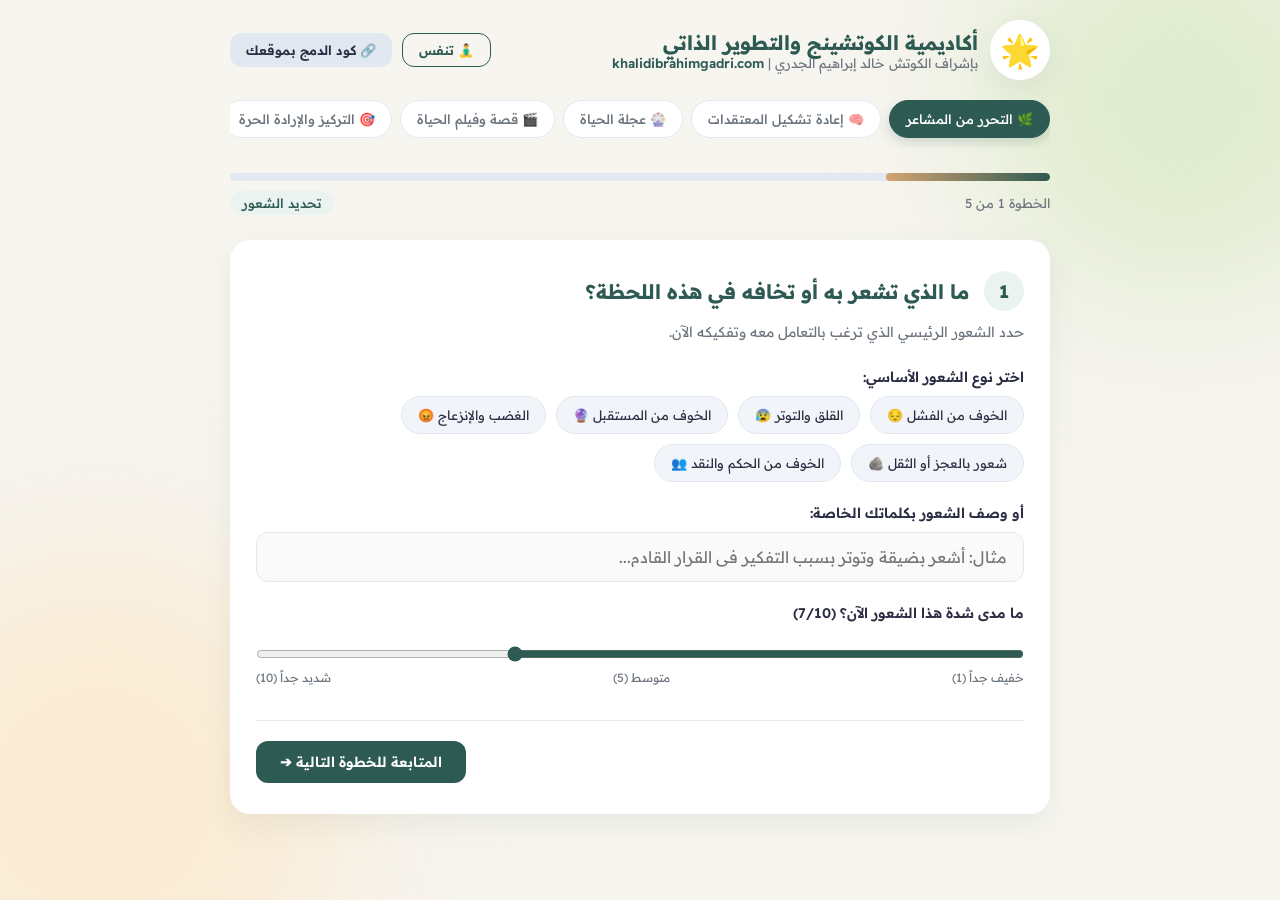
==== index.html @ 67db13b3 "Upgrade to Full Coaching Suite & Marketing Embed Code" ====
<!DOCTYPE html>
<html lang="ar" dir="rtl">
<head>
  <meta charset="UTF-8">
  <meta name="viewport" content="width=device-width, initial-scale=1.0, maximum-scale=1.0, user-scalable=no, viewport-fit=cover">
  <title>منصة الكوتشينج المتكاملة | الكوتش خالد إبراهيم الجدري</title>
  <link rel="preconnect" href="https://fonts.googleapis.com">
  <link rel="preconnect" href="https://fonts.gstatic.com" crossorigin>
  <link href="https://fonts.googleapis.com/css2?family=Readex+Pro:wght@300;400;500;600;700&family=Tajawal:wght@400;500;700&display=swap" rel="stylesheet">
  <link rel="stylesheet" href="style.css">
</head>
<body>
  <div class="app-background">
    <div class="bg-shape shape-1"></div>
    <div class="bg-shape shape-2"></div>
  </div>

  <main class="app-container">
    <header class="app-header">
      <div class="brand">
        <div class="logo-icon">🌟</div>
        <div class="brand-text">
          <h1>أكاديمية الكوتشينج والتطوير الذاتي</h1>
          <p>بإشراف الكوتش خالد إبراهيم الجدري | <a href="https://khalidibrahimgadri.com" target="_blank" class="brand-link">khalidibrahimgadri.com</a></p>
        </div>
      </div>
      <div class="header-actions">
        <button id="toggleBreathingBtn" class="btn btn-outline small">🧘‍♂️ تنفس</button>
        <button id="embedCodeBtn" class="btn btn-secondary small">🔗 كود الدمج بموقعك</button>
      </div>
    </header>

    <nav class="tools-nav">
      <button class="nav-tab active" data-tool="release">🌿 التحرر من المشاعر</button>
      <button class="nav-tab" data-tool="beliefs">🧠 إعادة تشكيل المعتقدات</button>
      <button class="nav-tab" data-tool="wheel">🎡 عجلة الحياة</button>
      <button class="nav-tab" data-tool="movie">🎬 قصة وفيلم الحياة</button>
      <button class="nav-tab" data-tool="focus">🎯 التركيز والإرادة الحرة</button>
    </nav>

    <div id="breathingModal" class="modal hidden">
      <div class="modal-content">
        <button class="close-modal" id="closeBreathingBtn">&times;</button>
        <h3>تمرين هدوء الجهاز العصبي (4-4-4)</h3>
        <p class="subtitle">خذ لحظة للهدوء والتواصل مع جسدك</p>
        <div class="breathing-circle-container">
          <div class="breathing-circle" id="breathingCircle">
            <span id="breathingText">شهيق</span>
          </div>
        </div>
        <div class="breathing-timer-controls">
          <button id="startBreathingBtn" class="btn btn-primary">ابدأ التمرين (دقيقة واحدة)</button>
        </div>
      </div>
    </div>

    <div id="embedModal" class="modal hidden">
      <div class="modal-content">
        <button class="close-modal" id="closeEmbedBtn">&times;</button>
        <h3>كود دمج المنصة في موقعك الإلكتوني</h3>
        <p class="subtitle">انسخ الكود التالي وضعه في أي صفحة في موقعك khalidibrahimgadri.com:</p>
        <div class="form-group">
          <textarea class="textarea-input" id="embedCodeArea" rows="4" readonly><iframe src="https://khalid-ibrahim-gadri-portofolio.vercel.app" width="100%" height="800px" style="border:none; border-radius:16px; box-shadow: 0 10px 30px rgba(0,0,0,0.1);" allowfullscreen></iframe></textarea>
        </div>
        <button class="btn btn-primary" id="copyEmbedBtn">📋 نسخ كود الدمج</button>
      </div>
    </div>

    <section id="tool-release" class="tool-section active">
      <div class="progress-section">
        <div class="progress-bar-wrapper">
          <div class="progress-bar-fill" id="progressBar"></div>
        </div>
        <div class="steps-info">
          <span id="stepCounterText">الخطوة 1 من 5</span>
          <span id="stepCategoryText" class="category-badge">تحديد الشعور</span>
        </div>
      </div>

      <div class="cards-wrapper">
        <div class="card step-card active" data-step="1">
          <div class="card-header">
            <div class="step-num">1</div>
            <h2>ما الذي تشعر به أو تخافه في هذه اللحظة؟</h2>
          </div>
          <p class="card-desc">حدد الشعور الرئيسي الذي ترغب بالتعامل معه وتفكيكه الآن.</p>

          <div class="form-group">
            <label>اختر نوع الشعور الأساسي:</label>
            <div class="emotion-tags" id="emotionTags">
              <button class="tag-btn" data-value="الخوف من الفشل">الخوف من الفشل 😔</button>
              <button class="tag-btn" data-value="القلق والتوتر">القلق والتوتر 😰</button>
              <button class="tag-btn" data-value="الخوف من المستقبل">الخوف من المستقبل 🔮</button>
              <button class="tag-btn" data-value="الغضب والإنزعاج">الغضب والإنزعاج 😡</button>
              <button class="tag-btn" data-value="شعور بالعجز أو الثقل">شعور بالعجز أو الثقل 🪨</button>
              <button class="tag-btn" data-value="الخوف من الحكم أو النقد">الخوف من الحكم والنقد 👥</button>
            </div>
          </div>

          <div class="form-group">
            <label for="step1_custom">أو وصف الشعور بكلماتك الخاصة:</label>
            <input type="text" id="step1_custom" class="input-text" placeholder="مثال: أشعر بضيقة وتوتر بسبب التفكير في القرار القادم..." autocomplete="off">
          </div>

          <div class="form-group">
            <label>ما مدى شدة هذا الشعور الآن؟ (<span id="intensityVal">7</span>/10)</label>
            <div class="slider-container">
              <input type="range" id="step1_intensity" min="1" max="10" value="7" class="range-slider">
              <div class="slider-labels">
                <span>خفيف جداً (1)</span>
                <span>متوسط (5)</span>
                <span>شديد جداً (10)</span>
              </div>
            </div>
          </div>

          <div class="card-actions">
            <span></span>
            <button class="btn btn-primary next-btn" data-next="2">المتابعة للخطوة التالية ➔</button>
          </div>
        </div>

        <div class="card step-card" data-step="2">
          <div class="card-header">
            <div class="step-num">2</div>
            <h2>أين يظهر هذا الشعور في جسدك؟</h2>
          </div>
          <p class="card-desc">المشاعر تعبر عن نفسها في الجسد أولاً. مراقبتها دون مقاومة هي بداية الشفاء.</p>

          <div class="form-group">
            <label>أين تلاحظ حس الانزعاج أو التوتر؟</label>
            <div class="body-tags" id="bodyTags">
              <button class="tag-btn" data-value="انقباض في الصدر">انقباض في الصدر 🫁</button>
              <button class="tag-btn" data-value="عقدة أو اضطراب في المعدة">عقدة في المعدة 🤢</button>
              <button class="tag-btn" data-value="شد في الرقبة والكتفين">شد في الرقبة والكتفين 💆‍♂️</button>
              <button class="tag-btn" data-value="تسارع نبضات القلب">تسارع نبضات القلب 💓</button>
              <button class="tag-btn" data-value="صداع أو ضغط في الرأس">ضغط في الرأس 🧠</button>
            </div>
          </div>

          <div class="form-group">
            <label for="step2_somatic">توسّع في وصف الإحساس الجسدي (الشكل، الحرارة، الحركة):</label>
            <textarea id="step2_somatic" class="textarea-input" rows="3" placeholder="مثال: أشعر بكتلة ثقيلة وباردة في منطقة الصدر..."></textarea>
          </div>

          <div class="card-actions">
            <button class="btn btn-secondary prev-btn" data-prev="1">⬅ السابق</button>
            <button class="btn btn-primary next-btn" data-next="3">المتابعة للخطوة التالية ➔</button>
          </div>
        </div>

        <div class="card step-card" data-step="3">
          <div class="card-header">
            <div class="step-num">3</div>
            <h2>ما هي رسالة هذا الشعور أو حمايته لك؟</h2>
          </div>
          <p class="card-desc">الخوف غالباً هو حارس يحاول حمايتك. استكشاف نيته الإيجابية يقلل من حدته.</p>

          <div class="form-group">
            <label for="step3_protection">مما يحاول هذا الخوف/الشعور حمايتك؟</label>
            <textarea id="step3_protection" class="textarea-input" rows="3" placeholder="مثال: يحاول حمايتي من الفشل أو خيبة الأمل..."></textarea>
          </div>

          <div class="form-group">
            <label for="step3_truth">هل هذه الحقيقة المطلقة الآن؟ وما الذي تحتاجه حقاً؟</label>
            <textarea id="step3_truth" class="textarea-input" rows="3" placeholder="مثال: في الواقع أنا بأمان الآن وأحتاج للشعور بالاطمئنان..."></textarea>
          </div>

          <div class="card-actions">
            <button class="btn btn-secondary prev-btn" data-prev="2">⬅ السابق</button>
            <button class="btn btn-primary next-btn" data-next="4">المتابعة للخطوة التالية ➔</button>
          </div>
        </div>

        <div class="card step-card" data-step="4">
          <div class="card-header">
            <div class="step-num">4</div>
            <h2>قرار التحرر والسماح بالمرور</h2>
          </div>
          <p class="card-desc">التحرر هو خيار واعٍ بعدم التمسك بالفكرة أو الشعور القديم.</p>

          <div class="release-questions">
            <div class="release-box">
              <p class="q-title">1. هل يمكنك السماح لهذا الشعور بالتواجد والتعبير عن نفسه الآن؟</p>
              <div class="radio-group" id="q1_group">
                <label class="radio-btn"><input type="radio" name="allow" value="نعم، أسمح له"> نعم، أسمح له بالمرور</label>
                <label class="radio-btn"><input type="radio" name="allow" value="أحاول التقبل"> أحاول تقبله تدريجياً</label>
              </div>
            </div>

            <div class="release-box">
              <p class="q-title">2. هل أنت مستعد لتنفس هذا الشعور ولإطلاقه وخروجه مع الزفير؟</p>
              <div class="radio-group" id="q2_group">
                <label class="radio-btn"><input type="radio" name="release" value="نعم، مستعد تماماً"> نعم، مستعد الآن 🕊️</label>
                <label class="radio-btn"><input type="radio" name="release" value="مستعد لترك جزء منه"> مستعد للتخلي عن جزء منه</label>
              </div>
            </div>
          </div>

          <div class="form-group">
            <label for="step4_release_statement">اكتب توكيد التحرر الخاص بك:</label>
            <input type="text" id="step4_release_statement" class="input-text" value="أنا أسمح لهذا الخوف بالرحيل، وأختار طاقة السكينة والأمان.">
          </div>

          <div class="card-actions">
            <button class="btn btn-secondary prev-btn" data-prev="3">⬅ السابق</button>
            <button class="btn btn-primary next-btn" data-next="5">المتابعة للنتيجة ➔</button>
          </div>
        </div>

        <div class="card step-card" data-step="5">
          <div class="card-header">
            <div class="step-num">5</div>
            <h2>النتيجة والتواصل مع الكوتش</h2>
          </div>
          <p class="card-desc">لنلاحظ الأثر والهدوء الذي وصلت إليه بعد هذه الجلسة الذاتية.</p>

          <div class="form-group">
            <label>ما شدة الشعور لديك الآن بعد الجلسة؟ (<span id="finalIntensityVal">3</span>/10)</label>
            <div class="slider-container">
              <input type="range" id="step5_final_intensity" min="1" max="10" value="3" class="range-slider">
            </div>
          </div>

          <div class="intensity-comparison">
            <div class="comp-box initial">
              <span class="lbl">الشدة في البداية</span>
              <span class="num" id="compInitial">7/10</span>
            </div>
            <div class="comp-arrow">➔</div>
            <div class="comp-box final">
              <span class="lbl">الشدة الحالية</span>
              <span class="num" id="compFinal">3/10</span>
            </div>
          </div>

          <div class="lead-capture-box">
            <h3>💌 احفظ نتيجتك أو تواصل مع الكوتش خالد</h3>
            <p>أدخل بياناتك لتصلك نُسخة من ملخص الجلسة أو لحجز جلسة كوتشينج خاصة تعمّق نتائجك:</p>
            <div class="form-group">
              <input type="text" id="clientName" class="input-text" placeholder="الاسم الكريم">
            </div>
            <div class="form-group">
              <input type="text" id="clientPhone" class="input-text" placeholder="رقم الواتساب (مع رمز الدولة)">
            </div>
          </div>

          <div class="card-actions">
            <button class="btn btn-secondary prev-btn" data-prev="4">⬅ تعديل الإجابات</button>
            <button class="btn btn-success" id="generateSummaryBtn">عرض ملخص الجلسة وحفظها 📄</button>
          </div>
        </div>

        <div class="card summary-card hidden" id="summaryView">
          <div class="summary-header">
            <div class="summary-icon">✨</div>
            <h2>ملخص جلسة التحرر الذاتية</h2>
            <p class="summary-subtitle">أكاديمية الكوتش خالد إبراهيم الجدري</p>
            <p class="summary-date" id="summaryDate"></p>
          </div>

          <div class="summary-body" id="summaryPrintArea">
            <div class="summary-section">
              <h4>1. الشعور والبداية</h4>
              <p><strong>الشعور المستهدف:</strong> <span id="sumEmotion">-</span></p>
              <p><strong>شدة الشعور الأولي:</strong> <span id="sumInitialIntensity">-</span>/10</p>
            </div>

            <div class="summary-section">
              <h4>2. التجسيد الجسدي</h4>
              <p><strong>مكان الإحساس:</strong> <span id="sumBodyLocation">-</span></p>
              <p><strong>الوصف:</strong> <span id="sumSomaticDesc">-</span></p>
            </div>

            <div class="summary-section">
              <h4>3. الرسالة والوعي</h4>
              <p><strong>حماية الشعور:</strong> <span id="sumProtection">-</span></p>
              <p><strong>الحقيقة والاحتياج:</strong> <span id="sumTruth">-</span></p>
            </div>

            <div class="summary-section">
              <h4>4. التحرر والنتيجة</h4>
              <p><strong>توكيد التحرر:</strong> <span id="sumAffirmation">-</span></p>
              <p><strong>الشدة النهائية:</strong> <span id="sumFinalIntensity">-</span>/10</p>
            </div>
          </div>

          <div class="summary-cta-box">
            <h3>🤝 هل ترغب في تعميق التطور والوصول لأهدافك؟</h3>
            <p>يمكنك حجز جلسة استشارية خاصة مع الكوتش خالد إبراهيم الجدري مباشرة:</p>
            <div class="cta-buttons">
              <a href="https://khalidibrahimgadri.com" target="_blank" class="btn btn-primary">🌐 زيارة الموقع الرسمي khalidibrahimgadri.com</a>
              <button id="sendWhatsappBtn" class="btn btn-success">💬 إرسال النتيجة للكوتش عبر الواتساب</button>
            </div>
          </div>

          <div class="card-actions summary-actions">
            <button class="btn btn-outline" id="printSummaryBtn">🖨️ طباعة / حفظ كـ PDF</button>
            <button class="btn btn-primary" id="restartBtn">🔄 بدء جلسة جديدة</button>
          </div>
        </div>

      </div>
    </section>

    <section id="tool-beliefs" class="tool-section">
      <div class="card active">
        <div class="card-header">
          <div class="step-num">🧠</div>
          <h2>أداة تفكيك وإعادة تشكيل المعتقدات المقيّدة</h2>
        </div>
        <p class="card-desc">المعتقدات هي العدسة التي نرى بها العالم. استبدال الفكرة المعيقة بفكرة تمكينية يغير حياتك.</p>

        <div class="form-group">
          <label for="limitingBelief">1. ما هو المعتقد المقيّد الذي تود تفكيكه؟</label>
          <input type="text" id="limitingBelief" class="input-text" placeholder="مثال: أنا غير جدير بالنجاح / المال صعب الحصول عليه...">
        </div>

        <div class="form-group">
          <label for="beliefOrigin">2. ما الأدلة القديمة التي جعلتك تصدق هذا المعتقد؟ وهل هي حتمية اليوم؟</label>
          <textarea id="beliefOrigin" class="textarea-input" rows="3" placeholder="مثال: تجربة سابقة في الطفولة أو موقف فشل قديم لا يمثل قدراتي الحالية..."></textarea>
        </div>

        <div class="form-group">
          <label for="empoweringBelief">3. ما هو المعتقد الجديد التمكيني البديل؟</label>
          <input type="text" id="empoweringBelief" class="input-text" placeholder="مثال: أنا أتعلم باستمرار وأستحق التطور والنجاح...">
        </div>

        <div class="form-group">
          <label for="beliefAction">4. ما هو أول سلوك صغير ستطبقه اليوم لإثبات هذا المعتقد الجديد؟</label>
          <input type="text" id="beliefAction" class="input-text" placeholder="مثال: أخذ أول خطوة في المشروع بدون انتظار الكمالية...">
        </div>

        <div class="card-actions">
          <span></span>
          <button class="btn btn-primary" id="saveBeliefBtn">حفظ المعتقد الجديد 🌟</button>
        </div>
      </div>
    </section>

    <section id="tool-wheel" class="tool-section">
      <div class="card active">
        <div class="card-header">
          <div class="step-num">🎡</div>
          <h2>تقييم عجلة الحياة التفاعلية (Wheel of Life)</h2>
        </div>
        <p class="card-desc">قس مستوى رضاك من 1 إلى 10 في جوانب حياتك الرئيسية لمعرفة أين تضع تركيزك القادم.</p>

        <div class="wheel-sliders">
          <div class="wheel-item">
            <label>1. الجانب الروحي والقيمي: (<span id="val_sp">8</span>/10)</label>
            <input type="range" min="1" max="10" value="8" class="range-slider wheel-range" data-target="val_sp">
          </div>
          <div class="wheel-item">
            <label>2. الصحة والجسد والطاقة: (<span id="val_he">7</span>/10)</label>
            <input type="range" min="1" max="10" value="7" class="range-slider wheel-range" data-target="val_he">
          </div>
          <div class="wheel-item">
            <label>3. العلاقات والأسرة: (<span id="val_rel">6</span>/10)</label>
            <input type="range" min="1" max="10" value="6" class="range-slider wheel-range" data-target="val_rel">
          </div>
          <div class="wheel-item">
            <label>4. العمل والمهنة: (<span id="val_car">7</span>/10)</label>
            <input type="range" min="1" max="10" value="7" class="range-slider wheel-range" data-target="val_car">
          </div>
          <div class="wheel-item">
            <label>5. المال والتدفق المالي: (<span id="val_fin">5</span>/10)</label>
            <input type="range" min="1" max="10" value="5" class="range-slider wheel-range" data-target="val_fin">
          </div>
          <div class="wheel-item">
            <label>6. النمو الشخصي والتعلم: (<span id="val_grw">9</span>/10)</label>
            <input type="range" min="1" max="10" value="9" class="range-slider wheel-range" data-target="val_grw">
          </div>
        </div>

        <div class="form-group" style="margin-top: 20px;">
          <label for="wheelPriority">ما هو الجانب الأعلى أولوية للتركيز عليه في المرحلة القادمة؟</label>
          <input type="text" id="wheelPriority" class="input-text" placeholder="مثال: تحسين جانب الصحة وزيادة التدفق المالي...">
        </div>

        <div class="card-actions">
          <span></span>
          <button class="btn btn-primary" id="saveWheelBtn">حفظ تقييم العجلة 🎡</button>
        </div>
      </div>
    </section>

    <section id="tool-movie" class="tool-section">
      <div class="card active">
        <div class="card-header">
          <div class="step-num">🎬</div>
          <h2>سيناريو فيلم وقصة حياتك المستقبلية</h2>
        </div>
        <p class="card-desc">تخيل أنك المخرج والبطل لقصة حياتك القادمة. كيف تبدو حياتك المثالية بعد 3 سنوات؟</p>

        <div class="form-group">
          <label for="movieHero">1. من هو البطل الذي تصبحه في فيلم حياتك؟ (الصفات والمهارات)</label>
          <input type="text" id="movieHero" class="input-text" placeholder="مثال: شخص واثق، هادئ النفس، ملهم ومؤثر في مجتمعه...">
        </div>

        <div class="form-group">
          <label for="movieScene">2. صف مشهداً سينمائياً يومياً تعيشه في مستقبلك المشرق:</label>
          <textarea id="movieScene" class="textarea-input" rows="4" placeholder="مثال: أستيقظ بنشاط في بيتي المريح، أعمل على مشروعي الشغوف بحرية وأقضي وقتاً ممتعاً مع عائلتي..."></textarea>
        </div>

        <div class="form-group">
          <label for="movieShift">3. ما التغيير الرئيسي المنعكس على حياتك بعد تحول هذا المشهد لواقع؟</label>
          <textarea id="movieShift" class="textarea-input" rows="2" placeholder="مثال: الشعور بالحرية المالية والسكينة الداخلية..."></textarea>
        </div>

        <div class="card-actions">
          <span></span>
          <button class="btn btn-primary" id="saveMovieBtn">حفظ السيناريو 🎬</button>
        </div>
      </div>
    </section>

    <section id="tool-focus" class="tool-section">
      <div class="card active">
        <div class="card-header">
          <div class="step-num">🎯</div>
          <h2>بوصلة التركيز والإرادة الحرة (Shield of Focus)</h2>
        </div>
        <p class="card-desc">الإرادة الحرة تكمن في قدرتك على اختيار أين تضع انتباهك وتستبعد المشتتات.</p>

        <div class="form-group">
          <label for="focusTarget">1. ما هو الهدف الرئيسي الذي تختار توجيه إرادتك الحرة إليه هذا الأسبوع؟</label>
          <input type="text" id="focusTarget" class="input-text" placeholder="مثال: إنهاء خطة العمل، الالتزام بالرياضة 4 أيام...">
        </div>

        <div class="form-group">
          <label for="focusDistractions">2. ما هي أكبر 3 مشتتات تسرق انتباهك حالياً؟</label>
          <textarea id="focusDistractions" class="textarea-input" rows="3" placeholder="مثال: وسائل التواصل بدون هدف، التسويف، المقارنة مع الآخرين..."></textarea>
        </div>

        <div class="form-group">
          <label for="focusRule">3. ما هي القاعدة الذهبية التي تضعها لحماية تركيزك؟</label>
          <input type="text" id="focusRule" class="input-text" placeholder="مثال: إغلاق الهاتف أثناء ساعات العمل الفعال والتنفس عند الشعور بالشتات...">
        </div>

        <div class="card-actions">
          <span></span>
          <button class="btn btn-primary" id="saveFocusBtn">تفعيل درع التركيز 🎯</button>
        </div>
      </div>
    </section>

  </main>

  <script src="app.js"></script>
</body>
</html>
---- style.css ----
:root {
  --bg-primary: #F7F5F0;
  --card-bg: #FFFFFF;
  --primary-color: #2D5A52;
  --primary-light: #EBF3F1;
  --primary-hover: #1E3F39;
  --accent-warm: #E07A5F;
  --accent-gold: #D4A373;
  --text-dark: #2B2D42;
  --text-muted: #6C757D;
  --border-color: #E2E8F0;
  --radius-lg: 20px;
  --radius-md: 12px;
  --radius-sm: 8px;
  --shadow-soft: 0 10px 30px rgba(45, 90, 82, 0.08);
  --shadow-hover: 0 15px 35px rgba(45, 90, 82, 0.12);
  --transition: all 0.3s cubic-bezier(0.4, 0, 0.2, 1);
  --font-main: 'Readex Pro', 'Tajawal', sans-serif;
}

* {
  box-sizing: border-box;
  margin: 0;
  padding: 0;
}

body {
  font-family: var(--font-main);
  background-color: var(--bg-primary);
  color: var(--text-dark);
  direction: rtl;
  text-align: right;
  min-height: 100vh;
  min-height: -webkit-fill-available;
  display: flex;
  justify-content: center;
  align-items: flex-start;
  padding: max(20px, env(safe-area-inset-top)) 16px max(30px, env(safe-area-inset-bottom)) 16px;
  overflow-x: hidden;
  position: relative;
  -webkit-tap-highlight-color: transparent;
}

.app-background {
  position: fixed;
  top: 0;
  left: 0;
  width: 100vw;
  height: 100vh;
  z-index: -1;
  overflow: hidden;
  pointer-events: none;
}

.bg-shape {
  position: absolute;
  border-radius: 50%;
  filter: blur(80px);
  opacity: 0.45;
}

.shape-1 {
  width: 400px;
  height: 400px;
  background: #C5E1A5;
  top: -100px;
  right: -100px;
}

.shape-2 {
  width: 500px;
  height: 500px;
  background: #FFE0B2;
  bottom: -150px;
  left: -150px;
}

.app-container {
  width: 100%;
  max-width: 820px;
}

.app-header {
  display: flex;
  justify-content: space-between;
  align-items: center;
  margin-bottom: 20px;
  flex-wrap: wrap;
  gap: 15px;
}

.brand {
  display: flex;
  align-items: center;
  gap: 12px;
}

.logo-icon {
  font-size: 32px;
  background: var(--card-bg);
  padding: 10px;
  border-radius: 50%;
  box-shadow: var(--shadow-soft);
}

.brand-text h1 {
  font-size: 20px;
  font-weight: 700;
  color: var(--primary-color);
}

.brand-text p {
  font-size: 13px;
  color: var(--text-muted);
}

.brand-link {
  color: var(--primary-color);
  font-weight: 600;
  text-decoration: none;
}

.brand-link:hover {
  text-decoration: underline;
}

.header-actions {
  display: flex;
  gap: 10px;
}

.tools-nav {
  display: flex;
  gap: 8px;
  overflow-x: auto;
  padding-bottom: 10px;
  margin-bottom: 25px;
  scrollbar-width: none;
}

.tools-nav::-webkit-scrollbar {
  display: none;
}

.nav-tab {
  background: var(--card-bg);
  border: 1px solid var(--border-color);
  padding: 10px 16px;
  border-radius: 25px;
  font-family: var(--font-main);
  font-size: 13px;
  font-weight: 500;
  color: var(--text-muted);
  white-space: nowrap;
  cursor: pointer;
  transition: var(--transition);
}

.nav-tab:hover {
  background: var(--primary-light);
  color: var(--primary-color);
}

.nav-tab.active {
  background: var(--primary-color);
  color: #FFFFFF;
  border-color: var(--primary-color);
  box-shadow: 0 4px 12px rgba(45, 90, 82, 0.2);
}

.tool-section {
  display: none;
}

.tool-section.active {
  display: block;
}

.progress-section {
  margin-bottom: 25px;
}

.progress-bar-wrapper {
  height: 8px;
  background: var(--border-color);
  border-radius: 10px;
  overflow: hidden;
  margin-bottom: 10px;
}

.progress-bar-fill {
  height: 100%;
  width: 20%;
  background: linear-gradient(90deg, var(--accent-gold), var(--primary-color));
  transition: width 0.4s ease;
  border-radius: 10px;
}

.steps-info {
  display: flex;
  justify-content: space-between;
  align-items: center;
  font-size: 13px;
  color: var(--text-muted);
}

.category-badge {
  background: var(--primary-light);
  color: var(--primary-color);
  padding: 4px 12px;
  border-radius: 20px;
  font-weight: 500;
}

.cards-wrapper {
  position: relative;
}

.card {
  background: var(--card-bg);
  border-radius: var(--radius-lg);
  padding: 30px 25px;
  box-shadow: var(--shadow-soft);
  border: 1px solid rgba(255, 255, 255, 0.8);
  transition: var(--transition);
  display: none;
  animation: fadeInSlide 0.4s cubic-bezier(0.16, 1, 0.3, 1) forwards;
}

.card.active {
  display: block;
}

@keyframes fadeInSlide {
  from {
    opacity: 0;
    transform: translateY(15px);
  }
  to {
    opacity: 1;
    transform: translateY(0);
  }
}

.card-header {
  display: flex;
  align-items: center;
  gap: 15px;
  margin-bottom: 10px;
}

.step-num {
  width: 40px;
  height: 40px;
  background: var(--primary-light);
  color: var(--primary-color);
  border-radius: 50%;
  display: flex;
  align-items: center;
  justify-content: center;
  font-weight: 700;
  font-size: 18px;
}

.card-header h2 {
  font-size: 20px;
  color: var(--primary-color);
}

.card-desc {
  font-size: 14px;
  color: var(--text-muted);
  margin-bottom: 25px;
  line-height: 1.6;
}

.form-group {
  margin-bottom: 22px;
}

.form-group label {
  display: block;
  font-weight: 600;
  font-size: 14px;
  margin-bottom: 10px;
  color: var(--text-dark);
}

.input-text, .textarea-input {
  width: 100%;
  padding: 14px 16px;
  border: 1.5px solid var(--border-color);
  border-radius: var(--radius-md);
  font-family: var(--font-main);
  font-size: 16px;
  color: var(--text-dark);
  background: #FAFAFA;
  transition: var(--transition);
  outline: none;
  direction: rtl;
}

.input-text:focus, .textarea-input:focus {
  border-color: var(--primary-color);
  background: #FFFFFF;
  box-shadow: 0 0 0 3px rgba(45, 90, 82, 0.1);
}

.textarea-input {
  resize: vertical;
}

.emotion-tags, .body-tags {
  display: flex;
  flex-wrap: wrap;
  gap: 10px;
}

.tag-btn {
  background: #F1F5F9;
  border: 1px solid var(--border-color);
  padding: 10px 16px;
  border-radius: 25px;
  font-family: var(--font-main);
  font-size: 13px;
  color: var(--text-dark);
  cursor: pointer;
  transition: var(--transition);
}

.tag-btn:hover {
  background: var(--primary-light);
  border-color: var(--primary-color);
}

.tag-btn.selected {
  background: var(--primary-color);
  color: #FFFFFF;
  border-color: var(--primary-color);
  box-shadow: 0 4px 12px rgba(45, 90, 82, 0.2);
}

.slider-container {
  padding: 10px 0;
}

.range-slider {
  width: 100%;
  height: 8px;
  border-radius: 5px;
  background: var(--border-color);
  outline: none;
  accent-color: var(--primary-color);
  cursor: pointer;
}

.slider-labels {
  display: flex;
  justify-content: space-between;
  font-size: 12px;
  color: var(--text-muted);
  margin-top: 8px;
}

.wheel-sliders {
  display: grid;
  grid-template-columns: repeat(auto-fit, minmax(300px, 1fr));
  gap: 20px;
}

.wheel-item {
  background: #F8FAF9;
  padding: 15px;
  border-radius: var(--radius-md);
  border: 1px solid var(--border-color);
}

.wheel-item label {
  font-size: 13px;
  font-weight: 600;
  margin-bottom: 8px;
  display: block;
}

.release-box {
  background: #F8FAF9;
  padding: 18px;
  border-radius: var(--radius-md);
  border: 1px solid var(--border-color);
  margin-bottom: 15px;
}

.release-box .q-title {
  font-weight: 600;
  font-size: 14px;
  margin-bottom: 12px;
}

.radio-group {
  display: flex;
  gap: 15px;
  flex-wrap: wrap;
}

.radio-btn {
  font-size: 13px;
  cursor: pointer;
  display: flex;
  align-items: center;
  gap: 8px;
  background: var(--card-bg);
  padding: 8px 14px;
  border-radius: var(--radius-sm);
  border: 1px solid var(--border-color);
}

.radio-btn input {
  accent-color: var(--primary-color);
}

.lead-capture-box {
  background: #F4F8F7;
  border: 1.5px dashed var(--primary-color);
  padding: 20px;
  border-radius: var(--radius-md);
  margin-top: 25px;
}

.lead-capture-box h3 {
  font-size: 16px;
  color: var(--primary-color);
  margin-bottom: 6px;
}

.lead-capture-box p {
  font-size: 13px;
  color: var(--text-muted);
  margin-bottom: 15px;
}

.summary-cta-box {
  background: linear-gradient(135deg, var(--primary-light), #FFFFFF);
  border: 1px solid var(--primary-color);
  padding: 20px;
  border-radius: var(--radius-md);
  margin-top: 20px;
  text-align: center;
}

.summary-cta-box h3 {
  color: var(--primary-color);
  font-size: 16px;
  margin-bottom: 8px;
}

.summary-cta-box p {
  font-size: 13px;
  color: var(--text-muted);
  margin-bottom: 15px;
}

.cta-buttons {
  display: flex;
  justify-content: center;
  gap: 12px;
  flex-wrap: wrap;
}

.cta-buttons a {
  text-decoration: none;
}

.card-actions {
  display: flex;
  justify-content: space-between;
  align-items: center;
  margin-top: 25px;
  padding-top: 20px;
  border-top: 1px solid var(--border-color);
}

.btn {
  font-family: var(--font-main);
  padding: 12px 24px;
  border-radius: var(--radius-md);
  font-size: 14px;
  font-weight: 600;
  cursor: pointer;
  transition: var(--transition);
  border: none;
  display: inline-flex;
  align-items: center;
  gap: 8px;
}

.btn-primary {
  background: var(--primary-color);
  color: #FFFFFF;
}

.btn-primary:hover {
  background: var(--primary-hover);
  box-shadow: 0 6px 18px rgba(45, 90, 82, 0.25);
  transform: translateY(-1px);
}

.btn-secondary {
  background: #E2E8F0;
  color: var(--text-dark);
}

.btn-secondary:hover {
  background: #CBD5E1;
}

.btn-outline {
  background: transparent;
  border: 1.5px solid var(--primary-color);
  color: var(--primary-color);
}

.btn-outline:hover {
  background: var(--primary-light);
}

.btn-success {
  background: #2A9D8F;
  color: white;
}

.btn-success:hover {
  background: #218377;
}

.btn.small {
  padding: 8px 16px;
  font-size: 13px;
}

.intensity-comparison {
  display: flex;
  align-items: center;
  justify-content: center;
  gap: 20px;
  margin: 20px 0;
  background: var(--primary-light);
  padding: 15px;
  border-radius: var(--radius-md);
}

.comp-box {
  text-align: center;
}

.comp-box .lbl {
  display: block;
  font-size: 12px;
  color: var(--text-muted);
  margin-bottom: 5px;
}

.comp-box .num {
  font-size: 22px;
  font-weight: 700;
}

.comp-box.initial .num { color: var(--accent-warm); }
.comp-box.final .num { color: var(--primary-color); }
.comp-arrow { font-size: 18px; color: var(--text-muted); }

.modal {
  position: fixed;
  top: 0;
  left: 0;
  width: 100vw;
  height: 100vh;
  background: rgba(0,0,0,0.5);
  backdrop-filter: blur(5px);
  display: flex;
  align-items: center;
  justify-content: center;
  z-index: 1000;
}

.modal.hidden {
  display: none;
}

.modal-content {
  background: var(--card-bg);
  border-radius: var(--radius-lg);
  padding: 30px;
  width: 90%;
  max-width: 480px;
  text-align: center;
  position: relative;
  box-shadow: 0 20px 40px rgba(0,0,0,0.2);
}

.close-modal {
  position: absolute;
  top: 15px;
  left: 20px;
  font-size: 24px;
  background: none;
  border: none;
  cursor: pointer;
  color: var(--text-muted);
}

.breathing-circle-container {
  display: flex;
  justify-content: center;
  margin: 30px 0;
}

.breathing-circle {
  width: 140px;
  height: 140px;
  border-radius: 50%;
  background: radial-gradient(circle, var(--primary-light), var(--primary-color));
  color: white;
  display: flex;
  align-items: center;
  justify-content: center;
  font-size: 18px;
  font-weight: 700;
  transition: transform 4s ease-in-out;
  box-shadow: 0 0 20px rgba(45, 90, 82, 0.3);
}

.breathing-circle.expand {
  transform: scale(1.4);
}

.summary-card {
  text-align: right;
}

.summary-header {
  text-align: center;
  margin-bottom: 20px;
  padding-bottom: 15px;
  border-bottom: 1px solid var(--border-color);
}

.summary-icon { font-size: 36px; margin-bottom: 8px; }
.summary-header h2 { color: var(--primary-color); }
.summary-subtitle { font-size: 13px; color: var(--primary-color); font-weight: 600; margin-top: 4px; }
.summary-date { font-size: 12px; color: var(--text-muted); margin-top: 5px; }

.summary-section {
  background: #F8FAF9;
  padding: 16px;
  border-radius: var(--radius-md);
  margin-bottom: 15px;
  border: 1px solid var(--border-color);
}

.summary-section h4 {
  color: var(--primary-color);
  font-size: 14px;
  margin-bottom: 8px;
}

.summary-section p {
  font-size: 13px;
  line-height: 1.6;
  margin-bottom: 4px;
}

@media print {
  body { background: white; padding: 0; }
  .app-header, .tools-nav, .progress-section, .summary-actions, .summary-cta-box, .app-background { display: none !important; }
  .card { box-shadow: none; border: none; padding: 0; }
}
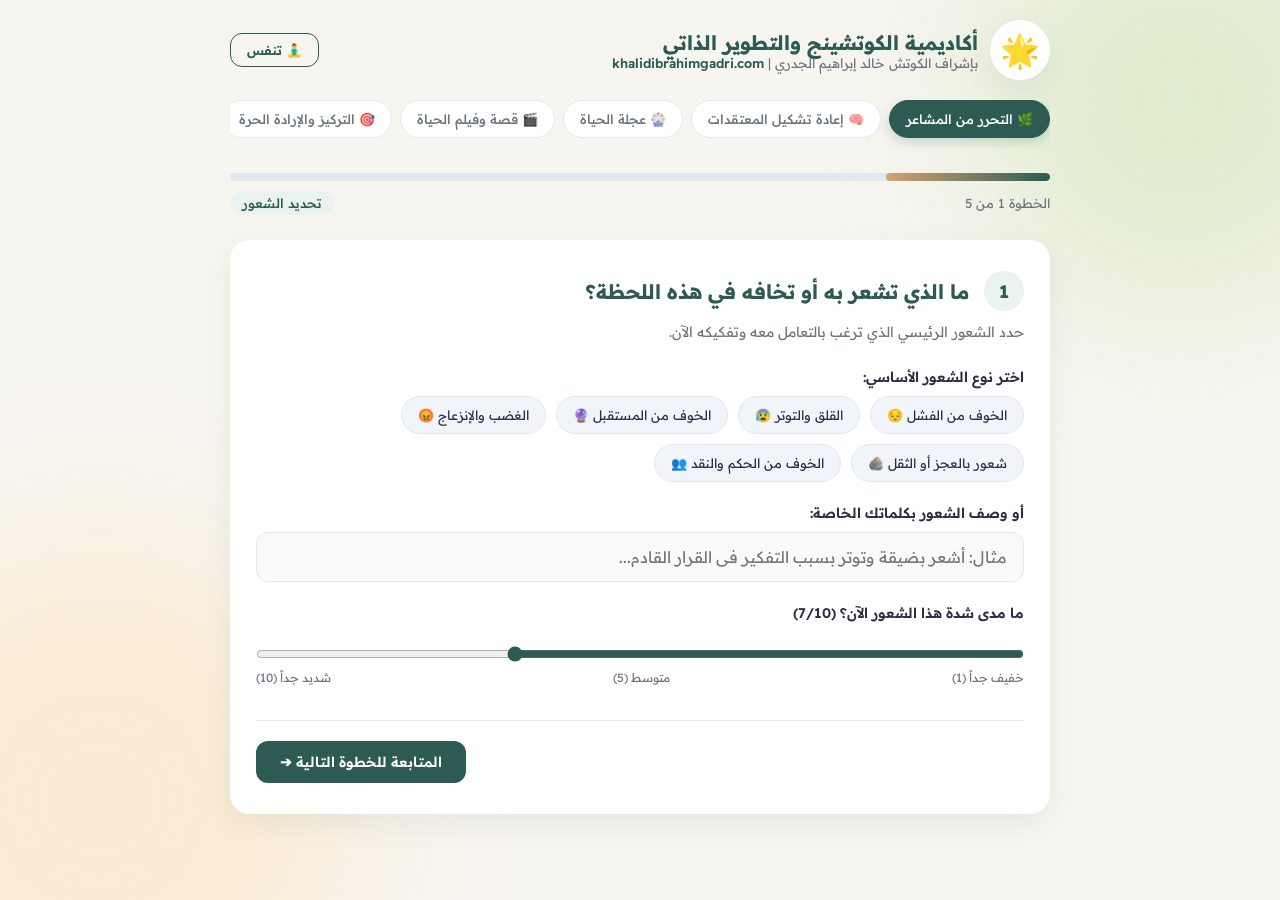
==== commit 325beb20: "Remove embed code button from client header UI" ====
--- a/index.html
+++ b/index.html
@@ -26,7 +26,6 @@
       </div>
       <div class="header-actions">
         <button id="toggleBreathingBtn" class="btn btn-outline small">🧘‍♂️ تنفس</button>
-        <button id="embedCodeBtn" class="btn btn-secondary small">🔗 كود الدمج بموقعك</button>
       </div>
     </header>
 
@@ -54,18 +53,6 @@
       </div>
     </div>
 
-    <div id="embedModal" class="modal hidden">
-      <div class="modal-content">
-        <button class="close-modal" id="closeEmbedBtn">&times;</button>
-        <h3>كود دمج المنصة في موقعك الإلكتوني</h3>
-        <p class="subtitle">انسخ الكود التالي وضعه في أي صفحة في موقعك khalidibrahimgadri.com:</p>
-        <div class="form-group">
-          <textarea class="textarea-input" id="embedCodeArea" rows="4" readonly><iframe src="https://khalid-ibrahim-gadri-portofolio.vercel.app" width="100%" height="800px" style="border:none; border-radius:16px; box-shadow: 0 10px 30px rgba(0,0,0,0.1);" allowfullscreen></iframe></textarea>
-        </div>
-        <button class="btn btn-primary" id="copyEmbedBtn">📋 نسخ كود الدمج</button>
-      </div>
-    </div>
-
     <section id="tool-release" class="tool-section active">
       <div class="progress-section">
         <div class="progress-bar-wrapper">
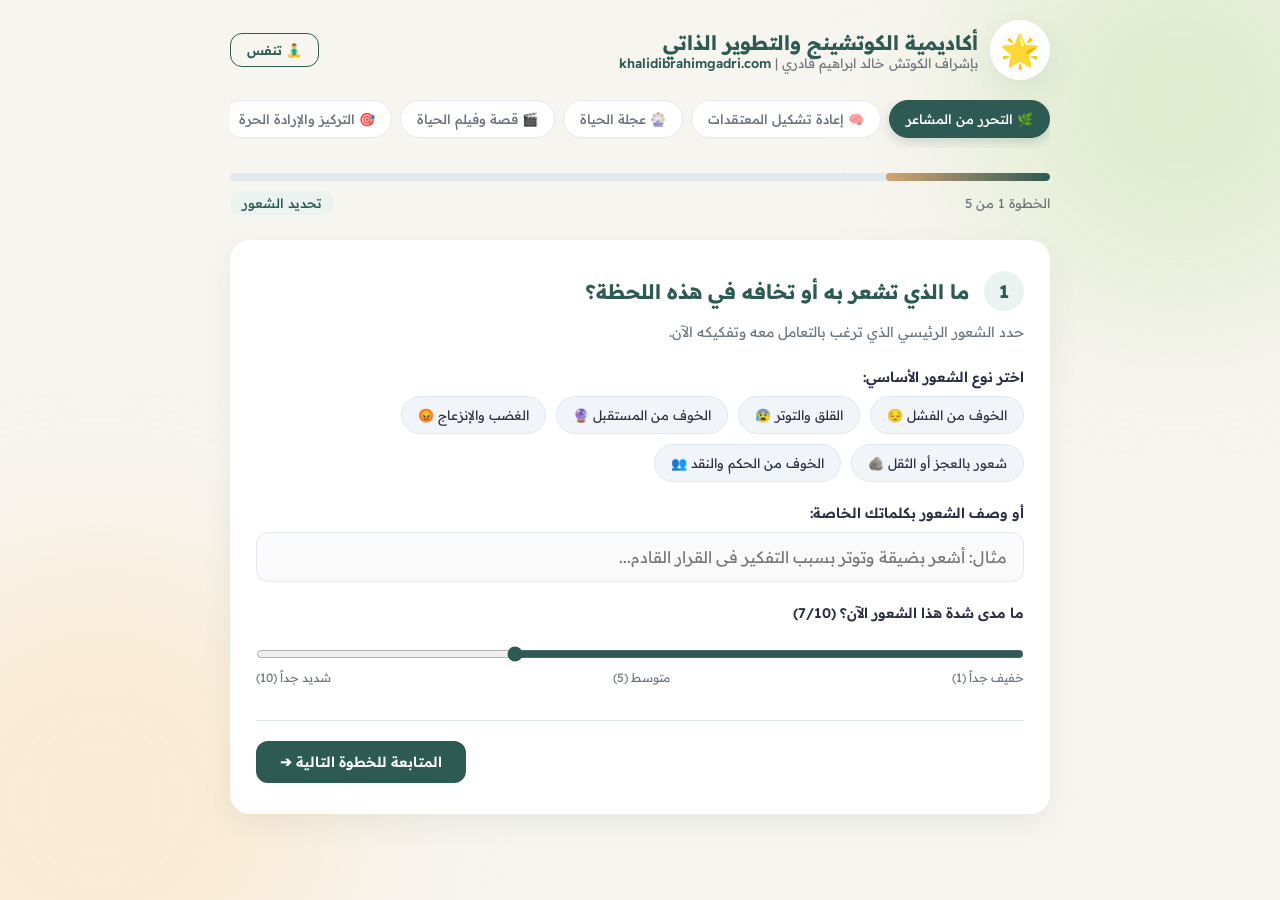
==== commit 5818caf8: "Update coach name to khalid ibrahim gadri (خالد ابراهيم قادري)" ====
--- a/index.html
+++ b/index.html
@@ -3,7 +3,7 @@
 <head>
   <meta charset="UTF-8">
   <meta name="viewport" content="width=device-width, initial-scale=1.0, maximum-scale=1.0, user-scalable=no, viewport-fit=cover">
-  <title>منصة الكوتشينج المتكاملة | الكوتش خالد إبراهيم الجدري</title>
+  <title>منصة الكوتشينج المتكاملة | الكوتش خالد ابراهيم قادري</title>
   <link rel="preconnect" href="https://fonts.googleapis.com">
   <link rel="preconnect" href="https://fonts.gstatic.com" crossorigin>
   <link href="https://fonts.googleapis.com/css2?family=Readex+Pro:wght@300;400;500;600;700&family=Tajawal:wght@400;500;700&display=swap" rel="stylesheet">
@@ -21,7 +21,7 @@
         <div class="logo-icon">🌟</div>
         <div class="brand-text">
           <h1>أكاديمية الكوتشينج والتطوير الذاتي</h1>
-          <p>بإشراف الكوتش خالد إبراهيم الجدري | <a href="https://khalidibrahimgadri.com" target="_blank" class="brand-link">khalidibrahimgadri.com</a></p>
+          <p>بإشراف الكوتش خالد ابراهيم قادري | <a href="https://khalidibrahimgadri.com" target="_blank" class="brand-link">khalidibrahimgadri.com</a></p>
         </div>
       </div>
       <div class="header-actions">
@@ -242,7 +242,7 @@
           <div class="summary-header">
             <div class="summary-icon">✨</div>
             <h2>ملخص جلسة التحرر الذاتية</h2>
-            <p class="summary-subtitle">أكاديمية الكوتش خالد إبراهيم الجدري</p>
+            <p class="summary-subtitle">أكاديمية الكوتش خالد ابراهيم قادري</p>
             <p class="summary-date" id="summaryDate"></p>
           </div>
 
@@ -274,7 +274,7 @@
 
           <div class="summary-cta-box">
             <h3>🤝 هل ترغب في تعميق التطور والوصول لأهدافك؟</h3>
-            <p>يمكنك حجز جلسة استشارية خاصة مع الكوتش خالد إبراهيم الجدري مباشرة:</p>
+            <p>يمكنك حجز جلسة استشارية خاصة مع الكوتش خالد ابراهيم قادري مباشرة:</p>
             <div class="cta-buttons">
               <a href="https://khalidibrahimgadri.com" target="_blank" class="btn btn-primary">🌐 زيارة الموقع الرسمي khalidibrahimgadri.com</a>
               <button id="sendWhatsappBtn" class="btn btn-success">💬 إرسال النتيجة للكوتش عبر الواتساب</button>
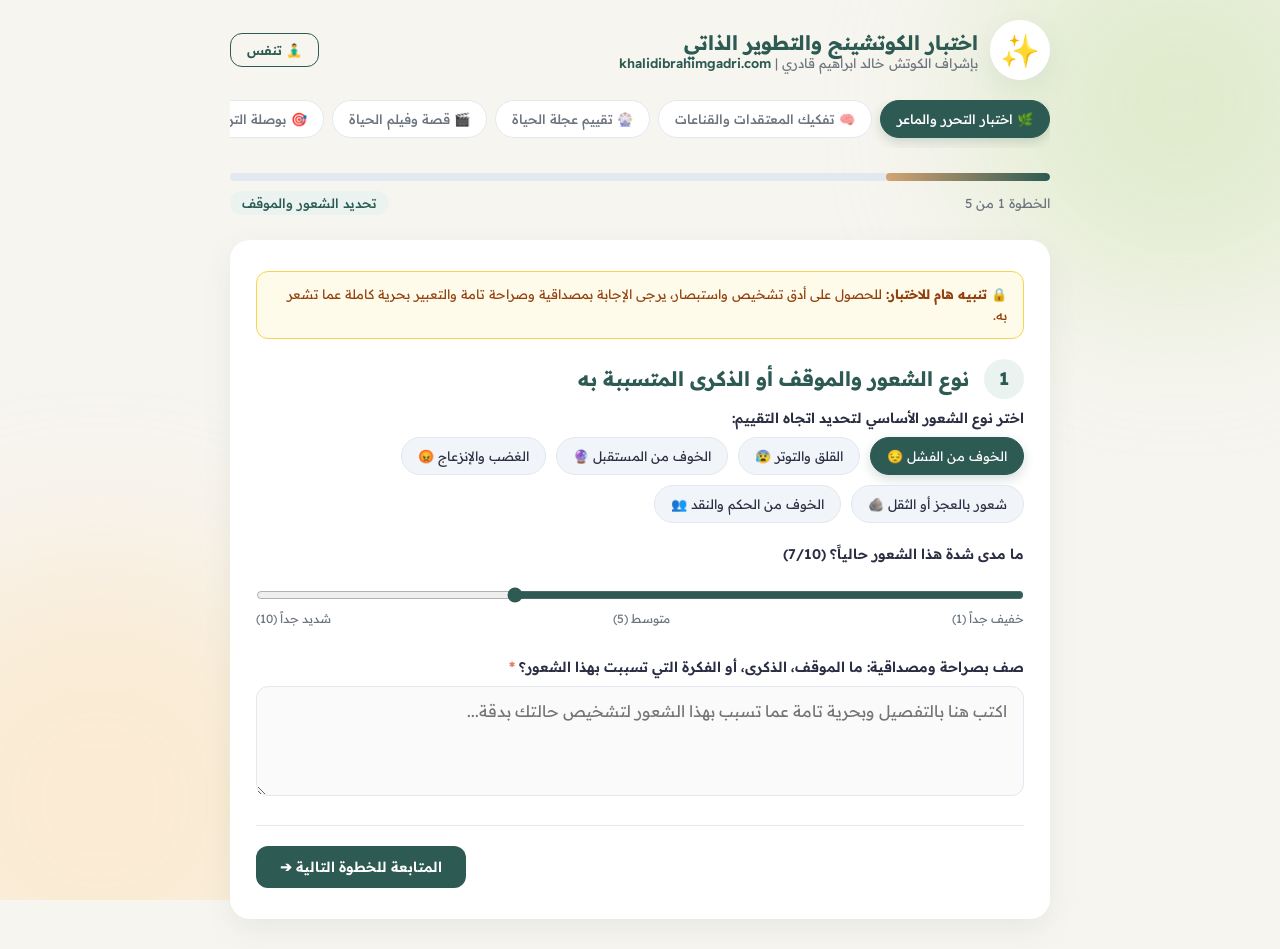
==== commit 7efb8e9c: "Upgrade to Coaching & Self-Development Assessment with mandatory open text responses, diagnostic out" ====
--- a/index.html
+++ b/index.html
@@ -3,7 +3,7 @@
 <head>
   <meta charset="UTF-8">
   <meta name="viewport" content="width=device-width, initial-scale=1.0, maximum-scale=1.0, user-scalable=no, viewport-fit=cover">
-  <title>منصة الكوتشينج المتكاملة | الكوتش خالد ابراهيم قادري</title>
+  <title>اختبار الكوتشينج والتطوير الذاتي | الكوتش خالد ابراهيم قادري</title>
   <link rel="preconnect" href="https://fonts.googleapis.com">
   <link rel="preconnect" href="https://fonts.gstatic.com" crossorigin>
   <link href="https://fonts.googleapis.com/css2?family=Readex+Pro:wght@300;400;500;600;700&family=Tajawal:wght@400;500;700&display=swap" rel="stylesheet">
@@ -18,9 +18,9 @@
   <main class="app-container">
     <header class="app-header">
       <div class="brand">
-        <div class="logo-icon">🌟</div>
+        <div class="logo-icon">✨</div>
         <div class="brand-text">
-          <h1>أكاديمية الكوتشينج والتطوير الذاتي</h1>
+          <h1>اختبار الكوتشينج والتطوير الذاتي</h1>
           <p>بإشراف الكوتش خالد ابراهيم قادري | <a href="https://khalidibrahimgadri.com" target="_blank" class="brand-link">khalidibrahimgadri.com</a></p>
         </div>
       </div>
@@ -30,18 +30,18 @@
     </header>
 
     <nav class="tools-nav">
-      <button class="nav-tab active" data-tool="release">🌿 التحرر من المشاعر</button>
-      <button class="nav-tab" data-tool="beliefs">🧠 إعادة تشكيل المعتقدات</button>
-      <button class="nav-tab" data-tool="wheel">🎡 عجلة الحياة</button>
+      <button class="nav-tab active" data-tool="release">🌿 اختبار التحرر والماعر</button>
+      <button class="nav-tab" data-tool="beliefs">🧠 تفكيك المعتقدات والقناعات</button>
+      <button class="nav-tab" data-tool="wheel">🎡 تقييم عجلة الحياة</button>
       <button class="nav-tab" data-tool="movie">🎬 قصة وفيلم الحياة</button>
-      <button class="nav-tab" data-tool="focus">🎯 التركيز والإرادة الحرة</button>
+      <button class="nav-tab" data-tool="focus">🎯 بوصلة التركيز والإرادة</button>
     </nav>
 
     <div id="breathingModal" class="modal hidden">
       <div class="modal-content">
         <button class="close-modal" id="closeBreathingBtn">&times;</button>
         <h3>تمرين هدوء الجهاز العصبي (4-4-4)</h3>
-        <p class="subtitle">خذ لحظة للهدوء والتواصل مع جسدك</p>
+        <p class="subtitle">خذ لحظة للهدوء والتواصل مع جسدك قبل بدء الاختبار</p>
         <div class="breathing-circle-container">
           <div class="breathing-circle" id="breathingCircle">
             <span id="breathingText">شهيق</span>
@@ -60,22 +60,25 @@
         </div>
         <div class="steps-info">
           <span id="stepCounterText">الخطوة 1 من 5</span>
-          <span id="stepCategoryText" class="category-badge">تحديد الشعور</span>
+          <span id="stepCategoryText" class="category-badge">تحديد الشعور والموقف</span>
         </div>
       </div>
 
       <div class="cards-wrapper">
         <div class="card step-card active" data-step="1">
+          <div class="disclaimer-banner">
+            🔒 <strong>تنبيه هام للاختبار:</strong> للحصول على أدق تشخيص واستبصار، يرجى الإجابة بمصداقية وصراحة تامة والتعبير بحرية كاملة عما تشعر به.
+          </div>
+
           <div class="card-header">
             <div class="step-num">1</div>
-            <h2>ما الذي تشعر به أو تخافه في هذه اللحظة؟</h2>
-          </div>
-          <p class="card-desc">حدد الشعور الرئيسي الذي ترغب بالتعامل معه وتفكيكه الآن.</p>
-
-          <div class="form-group">
-            <label>اختر نوع الشعور الأساسي:</label>
+            <h2>نوع الشعور والموقف أو الذكرى المتسببة به</h2>
+          </div>
+
+          <div class="form-group">
+            <label>اختر نوع الشعور الأساسي لتحديد اتجاه التقييم:</label>
             <div class="emotion-tags" id="emotionTags">
-              <button class="tag-btn" data-value="الخوف من الفشل">الخوف من الفشل 😔</button>
+              <button class="tag-btn selected" data-value="الخوف من الفشل">الخوف من الفشل 😔</button>
               <button class="tag-btn" data-value="القلق والتوتر">القلق والتوتر 😰</button>
               <button class="tag-btn" data-value="الخوف من المستقبل">الخوف من المستقبل 🔮</button>
               <button class="tag-btn" data-value="الغضب والإنزعاج">الغضب والإنزعاج 😡</button>
@@ -85,12 +88,7 @@
           </div>
 
           <div class="form-group">
-            <label for="step1_custom">أو وصف الشعور بكلماتك الخاصة:</label>
-            <input type="text" id="step1_custom" class="input-text" placeholder="مثال: أشعر بضيقة وتوتر بسبب التفكير في القرار القادم..." autocomplete="off">
-          </div>
-
-          <div class="form-group">
-            <label>ما مدى شدة هذا الشعور الآن؟ (<span id="intensityVal">7</span>/10)</label>
+            <label>ما مدى شدة هذا الشعور حالياً؟ (<span id="intensityVal">7</span>/10)</label>
             <div class="slider-container">
               <input type="range" id="step1_intensity" min="1" max="10" value="7" class="range-slider">
               <div class="slider-labels">
@@ -101,6 +99,12 @@
             </div>
           </div>
 
+          <div class="form-group">
+            <label for="step1_custom">صف بصراحة ومصداقية: ما الموقف، الذكرى، أو الفكرة التي تسببت بهذا الشعور؟ <span class="required-star">*</span></label>
+            <textarea id="step1_custom" class="textarea-input" rows="4" placeholder="اكتب هنا بالتفصيل وبحرية تامة عما تسبب بهذا الشعور لتشخيص حالتك بدقة..."></textarea>
+            <span class="field-error hidden" id="err_step1">⚠️ يرجى كتابة وصف الموقف أو الذكرى للاستمرار</span>
+          </div>
+
           <div class="card-actions">
             <span></span>
             <button class="btn btn-primary next-btn" data-next="2">المتابعة للخطوة التالية ➔</button>
@@ -110,14 +114,14 @@
         <div class="card step-card" data-step="2">
           <div class="card-header">
             <div class="step-num">2</div>
-            <h2>أين يظهر هذا الشعور في جسدك؟</h2>
-          </div>
-          <p class="card-desc">المشاعر تعبر عن نفسها في الجسد أولاً. مراقبتها دون مقاومة هي بداية الشفاء.</p>
-
-          <div class="form-group">
-            <label>أين تلاحظ حس الانزعاج أو التوتر؟</label>
+            <h2>تأثير الشعور وتجسيده في الجسد</h2>
+          </div>
+          <p class="card-desc">المشاعر تعبر عن نفسها في الجسد أولاً. مراقبتها دون مقاومة هي بداية التشخيص والشفاء.</p>
+
+          <div class="form-group">
+            <label>حدد أين تلاحظ التوتر في جسدك بشكل رئيسي:</label>
             <div class="body-tags" id="bodyTags">
-              <button class="tag-btn" data-value="انقباض في الصدر">انقباض في الصدر 🫁</button>
+              <button class="tag-btn selected" data-value="انقباض في الصدر">انقباض في الصدر 🫁</button>
               <button class="tag-btn" data-value="عقدة أو اضطراب في المعدة">عقدة في المعدة 🤢</button>
               <button class="tag-btn" data-value="شد في الرقبة والكتفين">شد في الرقبة والكتفين 💆‍♂️</button>
               <button class="tag-btn" data-value="تسارع نبضات القلب">تسارع نبضات القلب 💓</button>
@@ -126,8 +130,9 @@
           </div>
 
           <div class="form-group">
-            <label for="step2_somatic">توسّع في وصف الإحساس الجسدي (الشكل، الحرارة، الحركة):</label>
-            <textarea id="step2_somatic" class="textarea-input" rows="3" placeholder="مثال: أشعر بكتلة ثقيلة وباردة في منطقة الصدر..."></textarea>
+            <label for="step2_somatic">صف التغيرات الجسدية التي تشعر بها عندما تداهمك هذه الحالة: <span class="required-star">*</span></label>
+            <textarea id="step2_somatic" class="textarea-input" rows="4" placeholder="مثال: أشعر ببرودة في الأطراف، انقباض ثقيل في الصدر، صعوبة في التنفس العميق..."></textarea>
+            <span class="field-error hidden" id="err_step2">⚠️ يرجى الإجابة بوصف الإحساس الجسدي للاستمرار</span>
           </div>
 
           <div class="card-actions">
@@ -139,18 +144,20 @@
         <div class="card step-card" data-step="3">
           <div class="card-header">
             <div class="step-num">3</div>
-            <h2>ما هي رسالة هذا الشعور أو حمايته لك؟</h2>
-          </div>
-          <p class="card-desc">الخوف غالباً هو حارس يحاول حمايتك. استكشاف نيته الإيجابية يقلل من حدته.</p>
-
-          <div class="form-group">
-            <label for="step3_protection">مما يحاول هذا الخوف/الشعور حمايتك؟</label>
-            <textarea id="step3_protection" class="textarea-input" rows="3" placeholder="مثال: يحاول حمايتي من الفشل أو خيبة الأمل..."></textarea>
-          </div>
-
-          <div class="form-group">
-            <label for="step3_truth">هل هذه الحقيقة المطلقة الآن؟ وما الذي تحتاجه حقاً؟</label>
-            <textarea id="step3_truth" class="textarea-input" rows="3" placeholder="مثال: في الواقع أنا بأمان الآن وأحتاج للشعور بالاطمئنان..."></textarea>
+            <h2>القناعة والخوف الوقائي والاحتياج الأصيل</h2>
+          </div>
+          <p class="card-desc">كل شعور أو خوف يحمل قناعة خلفية يحاول حمايتك بها. اكتشافها هو مفتاح الحل.</p>
+
+          <div class="form-group">
+            <label for="step3_protection">1. مما يحاول هذا الخوف أو الشعور حمايتك في اعتقادك؟ <span class="required-star">*</span></label>
+            <textarea id="step3_protection" class="textarea-input" rows="3" placeholder="اكتب بصراحة: مثال: يحاول حمايتي من الانتقاد، الفشل، أو خيبة الأمل..."></textarea>
+            <span class="field-error hidden" id="err_step3_p">⚠️ يرجى الإجابة عما يحميك منه الخوف</span>
+          </div>
+
+          <div class="form-group">
+            <label for="step3_truth">2. ما الذي تحتاجه حقاً للوصول للاطمئنان والسلام اليوم؟ <span class="required-star">*</span></label>
+            <textarea id="step3_truth" class="textarea-input" rows="3" placeholder="اكتب احتياجك الحقيقي: مثال: أحتاج للشعور بالأمان الذاتي والتقبل وتوجيه واعي..."></textarea>
+            <span class="field-error hidden" id="err_step3_t">⚠️ يرجى الإجابة عن احتياجك الحالي</span>
           </div>
 
           <div class="card-actions">
@@ -162,48 +169,30 @@
         <div class="card step-card" data-step="4">
           <div class="card-header">
             <div class="step-num">4</div>
-            <h2>قرار التحرر والسماح بالمرور</h2>
-          </div>
-          <p class="card-desc">التحرر هو خيار واعٍ بعدم التمسك بالفكرة أو الشعور القديم.</p>
-
-          <div class="release-questions">
-            <div class="release-box">
-              <p class="q-title">1. هل يمكنك السماح لهذا الشعور بالتواجد والتعبير عن نفسه الآن؟</p>
-              <div class="radio-group" id="q1_group">
-                <label class="radio-btn"><input type="radio" name="allow" value="نعم، أسمح له"> نعم، أسمح له بالمرور</label>
-                <label class="radio-btn"><input type="radio" name="allow" value="أحاول التقبل"> أحاول تقبله تدريجياً</label>
-              </div>
-            </div>
-
-            <div class="release-box">
-              <p class="q-title">2. هل أنت مستعد لتنفس هذا الشعور ولإطلاقه وخروجه مع الزفير؟</p>
-              <div class="radio-group" id="q2_group">
-                <label class="radio-btn"><input type="radio" name="release" value="نعم، مستعد تماماً"> نعم، مستعد الآن 🕊️</label>
-                <label class="radio-btn"><input type="radio" name="release" value="مستعد لترك جزء منه"> مستعد للتخلي عن جزء منه</label>
-              </div>
-            </div>
-          </div>
-
-          <div class="form-group">
-            <label for="step4_release_statement">اكتب توكيد التحرر الخاص بك:</label>
-            <input type="text" id="step4_release_statement" class="input-text" value="أنا أسمح لهذا الخوف بالرحيل، وأختار طاقة السكينة والأمان.">
+            <h2>السماح وصياغة قناعة التحرر</h2>
+          </div>
+          <p class="card-desc">التحرر يتطلب قراراً واعياً بالتخلي عن التمسك بالقناعات المعيقة القديمة.</p>
+
+          <div class="form-group">
+            <label for="step4_release_statement">اكتب توكيد التحرر والقناعة التمكينية الجديدة التي تختارها الآن: <span class="required-star">*</span></label>
+            <textarea id="step4_release_statement" class="textarea-input" rows="3">أنا أسمح لهذا الخوف والقناعة القديمة بالرحيل، وأختار السكينة والقدرة على التطور.</textarea>
+            <span class="field-error hidden" id="err_step4">⚠️ يرجى تأكيد قناعتك الجديدة</span>
           </div>
 
           <div class="card-actions">
             <button class="btn btn-secondary prev-btn" data-prev="3">⬅ السابق</button>
-            <button class="btn btn-primary next-btn" data-next="5">المتابعة للنتيجة ➔</button>
+            <button class="btn btn-primary next-btn" data-next="5">المتابعة لنتيجة التقييم ➔</button>
           </div>
         </div>
 
         <div class="card step-card" data-step="5">
           <div class="card-header">
             <div class="step-num">5</div>
-            <h2>النتيجة والتواصل مع الكوتش</h2>
-          </div>
-          <p class="card-desc">لنلاحظ الأثر والهدوء الذي وصلت إليه بعد هذه الجلسة الذاتية.</p>
-
-          <div class="form-group">
-            <label>ما شدة الشعور لديك الآن بعد الجلسة؟ (<span id="finalIntensityVal">3</span>/10)</label>
+            <h2>إعادة التقييم وبيانات المستفيد</h2>
+          </div>
+
+          <div class="form-group">
+            <label>ما شدة الشعور لديك الآن بعد أداء التمرين والتعبير؟ (<span id="finalIntensityVal">3</span>/10)</label>
             <div class="slider-container">
               <input type="range" id="step5_final_intensity" min="1" max="10" value="3" class="range-slider">
             </div>
@@ -222,68 +211,78 @@
           </div>
 
           <div class="lead-capture-box">
-            <h3>💌 احفظ نتيجتك أو تواصل مع الكوتش خالد</h3>
-            <p>أدخل بياناتك لتصلك نُسخة من ملخص الجلسة أو لحجز جلسة كوتشينج خاصة تعمّق نتائجك:</p>
+            <h3>💌 استلام نتيجة التقييم وحفظ إجاباتك</h3>
+            <p>أدخل اسمك ورقمك لإصدار التقرير التشخيصي ومعرفة هل تحتاج لجلسات كوتشينج أم لا:</p>
             <div class="form-group">
-              <input type="text" id="clientName" class="input-text" placeholder="الاسم الكريم">
+              <input type="text" id="clientName" class="input-text" placeholder="اسمك الكريم">
             </div>
             <div class="form-group">
-              <input type="text" id="clientPhone" class="input-text" placeholder="رقم الواتساب (مع رمز الدولة)">
+              <input type="text" id="clientPhone" class="input-text" placeholder="رقم الواتساب (اختياري)">
             </div>
           </div>
 
           <div class="card-actions">
             <button class="btn btn-secondary prev-btn" data-prev="4">⬅ تعديل الإجابات</button>
-            <button class="btn btn-success" id="generateSummaryBtn">عرض ملخص الجلسة وحفظها 📄</button>
+            <button class="btn btn-success" id="generateSummaryBtn">إظهار نتيجة التقييم والتشخيص ✨</button>
           </div>
         </div>
 
         <div class="card summary-card hidden" id="summaryView">
           <div class="summary-header">
-            <div class="summary-icon">✨</div>
-            <h2>ملخص جلسة التحرر الذاتية</h2>
-            <p class="summary-subtitle">أكاديمية الكوتش خالد ابراهيم قادري</p>
+            <div class="summary-icon" id="diagIcon">📊</div>
+            <h2>تقرير ونتيجة اختبار الكوتشينج والتحرر</h2>
+            <p class="summary-subtitle">إشراف الكوتش خالد ابراهيم قادري</p>
             <p class="summary-date" id="summaryDate"></p>
+          </div>
+
+          <div class="diagnostic-result-box" id="diagnosticOutcomeBox">
+            <div class="diag-badge" id="diagBadge">نتيجة التشخيص الفوري</div>
+            <h3 id="diagTitle">جاري تحليل الإجابات...</h3>
+            <p id="diagDescription" class="diag-desc-text"></p>
           </div>
 
           <div class="summary-body" id="summaryPrintArea">
             <div class="summary-section">
-              <h4>1. الشعور والبداية</h4>
-              <p><strong>الشعور المستهدف:</strong> <span id="sumEmotion">-</span></p>
-              <p><strong>شدة الشعور الأولي:</strong> <span id="sumInitialIntensity">-</span>/10</p>
+              <h4>1. الشعور والموقف المشخص</h4>
+              <p><strong>نوع الشعور:</strong> <span id="sumEmotion">-</span></p>
+              <p><strong>تدرج الشدة:</strong> من <span id="sumInitialIntensity">7</span>/10 إلى <span id="sumFinalIntensity">3</span>/10</p>
+              <p><strong>الموقف / الذكرى (التعبير الحر):</strong> <span id="sumCustomEvent">-</span></p>
             </div>
 
             <div class="summary-section">
-              <h4>2. التجسيد الجسدي</h4>
-              <p><strong>مكان الإحساس:</strong> <span id="sumBodyLocation">-</span></p>
-              <p><strong>الوصف:</strong> <span id="sumSomaticDesc">-</span></p>
+              <h4>2. التأثير الجسدي والتعبير</h4>
+              <p><strong>مكان التوتر:</strong> <span id="sumBodyLocation">-</span></p>
+              <p><strong>الوصف الجسدي:</strong> <span id="sumSomaticDesc">-</span></p>
             </div>
 
             <div class="summary-section">
-              <h4>3. الرسالة والوعي</h4>
-              <p><strong>حماية الشعور:</strong> <span id="sumProtection">-</span></p>
-              <p><strong>الحقيقة والاحتياج:</strong> <span id="sumTruth">-</span></p>
-            </div>
-
-            <div class="summary-section">
-              <h4>4. التحرر والنتيجة</h4>
-              <p><strong>توكيد التحرر:</strong> <span id="sumAffirmation">-</span></p>
-              <p><strong>الشدة النهائية:</strong> <span id="sumFinalIntensity">-</span>/10</p>
+              <h4>3. القناعة والاحتياج الأصيل</h4>
+              <p><strong>حماية الخوف:</strong> <span id="sumProtection">-</span></p>
+              <p><strong>الاحتياج الحقيقي:</strong> <span id="sumTruth">-</span></p>
+              <p><strong>توكيد وقناعة التحرر:</strong> <span id="sumAffirmation">-</span></p>
             </div>
           </div>
 
           <div class="summary-cta-box">
-            <h3>🤝 هل ترغب في تعميق التطور والوصول لأهدافك؟</h3>
-            <p>يمكنك حجز جلسة استشارية خاصة مع الكوتش خالد ابراهيم قادري مباشرة:</p>
+            <div class="cta-badge">💡 خطوتك القادمة بناءً على النتيجة</div>
+            <h3>ارتقِ بوعيك وحقق أهدافك مع الكوتش خالد ابراهيم قادري</h3>
+            <p class="cta-pitch">
+              تحليل إجاباتك وتعبيرك الحر هو الخطوة الأولى الواعية. للحصول على توجيه مخصص ومباشر يفكك الجذور العميقة لحالتك، يمكنك إرسال تقريرك وتأكيد حجز جلسة مباشرة:
+            </p>
             <div class="cta-buttons">
-              <a href="https://khalidibrahimgadri.com" target="_blank" class="btn btn-primary">🌐 زيارة الموقع الرسمي khalidibrahimgadri.com</a>
-              <button id="sendWhatsappBtn" class="btn btn-success">💬 إرسال النتيجة للكوتش عبر الواتساب</button>
+              <a id="directWhatsappLink" href="https://wa.me/966591533385" target="_blank" class="btn btn-whatsapp">
+                💬 إرسال التقرير للكوتش عبر الواتساب (0591533385)
+              </a>
+              <a href="https://t.me/khalidigadri" target="_blank" class="btn btn-telegram">
+                ✈️ التواصل عبر التليجرام (@khalidigadri)
+              </a>
             </div>
           </div>
 
           <div class="card-actions summary-actions">
-            <button class="btn btn-outline" id="printSummaryBtn">🖨️ طباعة / حفظ كـ PDF</button>
-            <button class="btn btn-primary" id="restartBtn">🔄 بدء جلسة جديدة</button>
+            <button class="btn btn-outline" id="printSummaryBtn">🖨️ تصدير / طباعة التقرير (PDF)</button>
+            <button class="btn btn-secondary" id="downloadTxtBtn">📥 تنزيل نسخة من التقرير</button>
+            <button class="btn btn-primary" id="restartBtn">🔄 إعادة الاختبار</button>
           </div>
         </div>
 
@@ -294,33 +293,28 @@
       <div class="card active">
         <div class="card-header">
           <div class="step-num">🧠</div>
-          <h2>أداة تفكيك وإعادة تشكيل المعتقدات المقيّدة</h2>
+          <h2>تفكيك المعتقدات والقناعات المقيّدة</h2>
         </div>
         <p class="card-desc">المعتقدات هي العدسة التي نرى بها العالم. استبدال الفكرة المعيقة بفكرة تمكينية يغير حياتك.</p>
 
         <div class="form-group">
-          <label for="limitingBelief">1. ما هو المعتقد المقيّد الذي تود تفكيكه؟</label>
+          <label for="limitingBelief">1. ما هو المعتقد المقيّد أو القناعة التي تعيق تطورك؟</label>
           <input type="text" id="limitingBelief" class="input-text" placeholder="مثال: أنا غير جدير بالنجاح / المال صعب الحصول عليه...">
         </div>
 
         <div class="form-group">
-          <label for="beliefOrigin">2. ما الأدلة القديمة التي جعلتك تصدق هذا المعتقد؟ وهل هي حتمية اليوم؟</label>
-          <textarea id="beliefOrigin" class="textarea-input" rows="3" placeholder="مثال: تجربة سابقة في الطفولة أو موقف فشل قديم لا يمثل قدراتي الحالية..."></textarea>
-        </div>
-
-        <div class="form-group">
-          <label for="empoweringBelief">3. ما هو المعتقد الجديد التمكيني البديل؟</label>
+          <label for="beliefOrigin">2. ما المواقف أو التجارب القديمة التي جعلتك تتبنى هذه القناعة؟</label>
+          <textarea id="beliefOrigin" class="textarea-input" rows="3" placeholder="مثال: موقف فشل سابق أو كلام سلبي تلقيته في الماضي..."></textarea>
+        </div>
+
+        <div class="form-group">
+          <label for="empoweringBelief">3. ما هي القناعة الجديدة التمكينية البديلة التي تختارها؟</label>
           <input type="text" id="empoweringBelief" class="input-text" placeholder="مثال: أنا أتعلم باستمرار وأستحق التطور والنجاح...">
-        </div>
-
-        <div class="form-group">
-          <label for="beliefAction">4. ما هو أول سلوك صغير ستطبقه اليوم لإثبات هذا المعتقد الجديد؟</label>
-          <input type="text" id="beliefAction" class="input-text" placeholder="مثال: أخذ أول خطوة في المشروع بدون انتظار الكمالية...">
         </div>
 
         <div class="card-actions">
           <span></span>
-          <button class="btn btn-primary" id="saveBeliefBtn">حفظ المعتقد الجديد 🌟</button>
+          <button class="btn btn-primary" id="saveBeliefBtn">حفظ القناعة الجديدة 🌟</button>
         </div>
       </div>
     </section>
@@ -329,7 +323,7 @@
       <div class="card active">
         <div class="card-header">
           <div class="step-num">🎡</div>
-          <h2>تقييم عجلة الحياة التفاعلية (Wheel of Life)</h2>
+          <h2>تقييم عجلة الحياة والتوازن الذاتي</h2>
         </div>
         <p class="card-desc">قس مستوى رضاك من 1 إلى 10 في جوانب حياتك الرئيسية لمعرفة أين تضع تركيزك القادم.</p>
 
@@ -358,11 +352,6 @@
             <label>6. النمو الشخصي والتعلم: (<span id="val_grw">9</span>/10)</label>
             <input type="range" min="1" max="10" value="9" class="range-slider wheel-range" data-target="val_grw">
           </div>
-        </div>
-
-        <div class="form-group" style="margin-top: 20px;">
-          <label for="wheelPriority">ما هو الجانب الأعلى أولوية للتركيز عليه في المرحلة القادمة؟</label>
-          <input type="text" id="wheelPriority" class="input-text" placeholder="مثال: تحسين جانب الصحة وزيادة التدفق المالي...">
         </div>
 
         <div class="card-actions">
@@ -376,23 +365,18 @@
       <div class="card active">
         <div class="card-header">
           <div class="step-num">🎬</div>
-          <h2>سيناريو فيلم وقصة حياتك المستقبلية</h2>
-        </div>
-        <p class="card-desc">تخيل أنك المخرج والبطل لقصة حياتك القادمة. كيف تبدو حياتك المثالية بعد 3 سنوات؟</p>
-
-        <div class="form-group">
-          <label for="movieHero">1. من هو البطل الذي تصبحه في فيلم حياتك؟ (الصفات والمهارات)</label>
-          <input type="text" id="movieHero" class="input-text" placeholder="مثال: شخص واثق، هادئ النفس، ملهم ومؤثر في مجتمعه...">
-        </div>
-
-        <div class="form-group">
-          <label for="movieScene">2. صف مشهداً سينمائياً يومياً تعيشه في مستقبلك المشرق:</label>
-          <textarea id="movieScene" class="textarea-input" rows="4" placeholder="مثال: أستيقظ بنشاط في بيتي المريح، أعمل على مشروعي الشغوف بحرية وأقضي وقتاً ممتعاً مع عائلتي..."></textarea>
-        </div>
-
-        <div class="form-group">
-          <label for="movieShift">3. ما التغيير الرئيسي المنعكس على حياتك بعد تحول هذا المشهد لواقع؟</label>
-          <textarea id="movieShift" class="textarea-input" rows="2" placeholder="مثال: الشعور بالحرية المالية والسكينة الداخلية..."></textarea>
+          <h2>سيناريو قصة وفيلم حياتك المستقبلية</h2>
+        </div>
+        <p class="card-desc">تخيل أنك المخرج والبطل لقصة حياتك القادمة. كيف تبدو حياتك المثالية؟</p>
+
+        <div class="form-group">
+          <label for="movieHero">1. من هو البطل الذي تصبحه في قصة حياتك؟</label>
+          <input type="text" id="movieHero" class="input-text" placeholder="مثال: شخص واثق، هادئ النفس، ملهم ومؤثر...">
+        </div>
+
+        <div class="form-group">
+          <label for="movieScene">2. صف مشهداً من يومك المثالي في المستقبل:</label>
+          <textarea id="movieScene" class="textarea-input" rows="4" placeholder="مثال: أستيقظ بنشاط، أعمل على مشروعي بحرية وأقضي وقتاً ممتعاً مع أسرتي..."></textarea>
         </div>
 
         <div class="card-actions">
@@ -406,23 +390,17 @@
       <div class="card active">
         <div class="card-header">
           <div class="step-num">🎯</div>
-          <h2>بوصلة التركيز والإرادة الحرة (Shield of Focus)</h2>
-        </div>
-        <p class="card-desc">الإرادة الحرة تكمن في قدرتك على اختيار أين تضع انتباهك وتستبعد المشتتات.</p>
-
-        <div class="form-group">
-          <label for="focusTarget">1. ما هو الهدف الرئيسي الذي تختار توجيه إرادتك الحرة إليه هذا الأسبوع؟</label>
-          <input type="text" id="focusTarget" class="input-text" placeholder="مثال: إنهاء خطة العمل، الالتزام بالرياضة 4 أيام...">
-        </div>
-
-        <div class="form-group">
-          <label for="focusDistractions">2. ما هي أكبر 3 مشتتات تسرق انتباهك حالياً؟</label>
-          <textarea id="focusDistractions" class="textarea-input" rows="3" placeholder="مثال: وسائل التواصل بدون هدف، التسويف، المقارنة مع الآخرين..."></textarea>
-        </div>
-
-        <div class="form-group">
-          <label for="focusRule">3. ما هي القاعدة الذهبية التي تضعها لحماية تركيزك؟</label>
-          <input type="text" id="focusRule" class="input-text" placeholder="مثال: إغلاق الهاتف أثناء ساعات العمل الفعال والتنفس عند الشعور بالشتات...">
+          <h2>بوصلة التركيز والإرادة الحرة</h2>
+        </div>
+
+        <div class="form-group">
+          <label for="focusTarget">1. ما هو الهدف الرئيسي الذي تختار توجيه إرادتك إليه هذا الأسبوع؟</label>
+          <input type="text" id="focusTarget" class="input-text" placeholder="مثال: الالتزام بالرياضة، إنهاء المشروع الحقيقي...">
+        </div>
+
+        <div class="form-group">
+          <label for="focusDistractions">2. ما هي أكثر المشتتات التي تسرق انتباهك؟</label>
+          <textarea id="focusDistractions" class="textarea-input" rows="3" placeholder="مثال: وسائل التواصل، التسويف..."></textarea>
         </div>
 
         <div class="card-actions">
--- a/style.css
+++ b/style.css
@@ -176,6 +176,34 @@
   display: block;
 }
 
+.disclaimer-banner {
+  background: #FFFBEB;
+  border: 1px solid #FCD34D;
+  color: #92400E;
+  padding: 12px 16px;
+  border-radius: var(--radius-md);
+  font-size: 13px;
+  line-height: 1.6;
+  margin-bottom: 20px;
+}
+
+.required-star {
+  color: #E07A5F;
+  font-weight: bold;
+}
+
+.field-error {
+  display: block;
+  color: #DC2626;
+  font-size: 12px;
+  margin-top: 6px;
+  font-weight: 500;
+}
+
+.field-error.hidden {
+  display: none;
+}
+
 .progress-section {
   margin-bottom: 25px;
 }
@@ -382,42 +410,6 @@
   display: block;
 }
 
-.release-box {
-  background: #F8FAF9;
-  padding: 18px;
-  border-radius: var(--radius-md);
-  border: 1px solid var(--border-color);
-  margin-bottom: 15px;
-}
-
-.release-box .q-title {
-  font-weight: 600;
-  font-size: 14px;
-  margin-bottom: 12px;
-}
-
-.radio-group {
-  display: flex;
-  gap: 15px;
-  flex-wrap: wrap;
-}
-
-.radio-btn {
-  font-size: 13px;
-  cursor: pointer;
-  display: flex;
-  align-items: center;
-  gap: 8px;
-  background: var(--card-bg);
-  padding: 8px 14px;
-  border-radius: var(--radius-sm);
-  border: 1px solid var(--border-color);
-}
-
-.radio-btn input {
-  accent-color: var(--primary-color);
-}
-
 .lead-capture-box {
   background: #F4F8F7;
   border: 1.5px dashed var(--primary-color);
@@ -438,25 +430,83 @@
   margin-bottom: 15px;
 }
 
+.diagnostic-result-box {
+  padding: 24px;
+  border-radius: var(--radius-md);
+  margin-bottom: 25px;
+  text-align: right;
+  border: 2px solid var(--primary-color);
+  background: #F0F9F6;
+  box-shadow: 0 6px 20px rgba(45, 90, 82, 0.08);
+}
+
+.diagnostic-result-box.needs-coaching {
+  border-color: #E07A5F;
+  background: #FDF4F2;
+}
+
+.diag-badge {
+  display: inline-block;
+  background: var(--primary-color);
+  color: white;
+  padding: 4px 14px;
+  border-radius: 20px;
+  font-size: 12px;
+  font-weight: bold;
+  margin-bottom: 10px;
+}
+
+.diagnostic-result-box.needs-coaching .diag-badge {
+  background: #E07A5F;
+}
+
+.diagnostic-result-box h3 {
+  font-size: 18px;
+  color: var(--text-dark);
+  margin-bottom: 8px;
+}
+
+.diag-desc-text {
+  font-size: 14px;
+  line-height: 1.7;
+  color: #334155;
+}
+
 .summary-cta-box {
-  background: linear-gradient(135deg, var(--primary-light), #FFFFFF);
-  border: 1px solid var(--primary-color);
-  padding: 20px;
-  border-radius: var(--radius-md);
-  margin-top: 20px;
+  background: linear-gradient(135deg, #F0F7F5, #FFFFFF);
+  border: 1.5px solid var(--primary-color);
+  padding: 25px 20px;
+  border-radius: var(--radius-lg);
+  margin-top: 25px;
   text-align: center;
+  box-shadow: 0 8px 24px rgba(45, 90, 82, 0.06);
+}
+
+.cta-badge {
+  display: inline-block;
+  background: var(--primary-light);
+  color: var(--primary-color);
+  padding: 4px 14px;
+  border-radius: 20px;
+  font-size: 12px;
+  font-weight: 700;
+  margin-bottom: 12px;
 }
 
 .summary-cta-box h3 {
   color: var(--primary-color);
-  font-size: 16px;
-  margin-bottom: 8px;
-}
-
-.summary-cta-box p {
-  font-size: 13px;
-  color: var(--text-muted);
-  margin-bottom: 15px;
+  font-size: 18px;
+  margin-bottom: 10px;
+}
+
+.cta-pitch {
+  font-size: 14px;
+  color: var(--text-dark);
+  line-height: 1.7;
+  margin-bottom: 20px;
+  max-width: 680px;
+  margin-left: auto;
+  margin-right: auto;
 }
 
 .cta-buttons {
@@ -470,6 +520,28 @@
   text-decoration: none;
 }
 
+.btn-whatsapp {
+  background: #25D366;
+  color: #FFFFFF;
+}
+
+.btn-whatsapp:hover {
+  background: #1EBE5D;
+  box-shadow: 0 6px 18px rgba(37, 211, 102, 0.3);
+  transform: translateY(-1px);
+}
+
+.btn-telegram {
+  background: #0088CC;
+  color: #FFFFFF;
+}
+
+.btn-telegram:hover {
+  background: #0077B5;
+  box-shadow: 0 6px 18px rgba(0, 136, 204, 0.3);
+  transform: translateY(-1px);
+}
+
 .card-actions {
   display: flex;
   justify-content: space-between;
@@ -477,6 +549,8 @@
   margin-top: 25px;
   padding-top: 20px;
   border-top: 1px solid var(--border-color);
+  flex-wrap: wrap;
+  gap: 10px;
 }
 
 .btn {
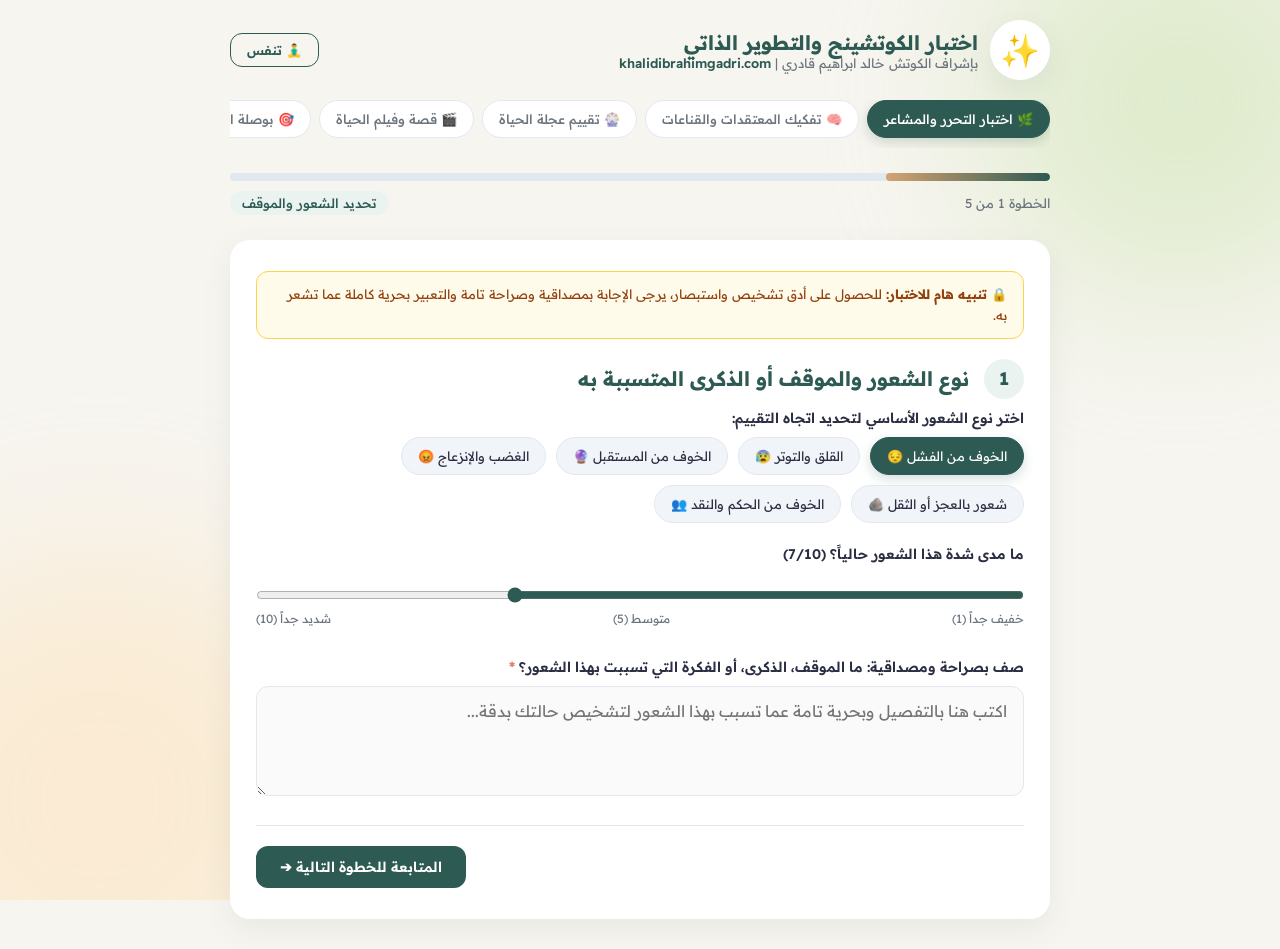
==== commit 07828594: "Add discount promo cards (40% single session + Chinese numerology, 50% 3-session bundle) and WhatsAp" ====
--- a/index.html
+++ b/index.html
@@ -30,7 +30,7 @@
     </header>
 
     <nav class="tools-nav">
-      <button class="nav-tab active" data-tool="release">🌿 اختبار التحرر والماعر</button>
+      <button class="nav-tab active" data-tool="release">🌿 اختبار التحرر والمشاعر</button>
       <button class="nav-tab" data-tool="beliefs">🧠 تفكيك المعتقدات والقناعات</button>
       <button class="nav-tab" data-tool="wheel">🎡 تقييم عجلة الحياة</button>
       <button class="nav-tab" data-tool="movie">🎬 قصة وفيلم الحياة</button>
@@ -263,18 +263,37 @@
             </div>
           </div>
 
-          <div class="summary-cta-box">
-            <div class="cta-badge">💡 خطوتك القادمة بناءً على النتيجة</div>
-            <h3>ارتقِ بوعيك وحقق أهدافك مع الكوتش خالد ابراهيم قادري</h3>
-            <p class="cta-pitch">
-              تحليل إجاباتك وتعبيرك الحر هو الخطوة الأولى الواعية. للحصول على توجيه مخصص ومباشر يفكك الجذور العميقة لحالتك، يمكنك إرسال تقريرك وتأكيد حجز جلسة مباشرة:
+          <div class="summary-cta-box" id="ctaContainer">
+            <div class="cta-badge">🎁 عروض مميزة مخصصة لك بناءً على نتيجة التقييم</div>
+            <h3 id="ctaHeading">احصل على التوجيه المخصص الآن وحول حياتك</h3>
+            
+            <div class="offers-grid">
+              <div class="offer-card">
+                <div class="offer-tag">خصم 40% 🔥</div>
+                <h4>جلسة كوتشينج فردية + خدمة تحليل الشخصية بالأرقام الصينية</h4>
+                <p>جلسة عميقة لتفكيك الجذور مع خدمة تحليل الشخصية والمسار بالأرقام الصينية لتكتشف جوانب قوتك وخارطة حياتك.</p>
+              </div>
+
+              <div class="offer-card featured">
+                <div class="offer-tag best">خصم 50% ✨ الأوفر والأعمق</div>
+                <h4>باقة 3 جلسات كوتشينج متكاملة</h4>
+                <p>برنامج تحول ومتابعة مستمرة لضمان تفكيك القناعات القديمة وبناء هويتك وشغفك الجديد بفعالية عالية.</p>
+              </div>
+            </div>
+
+            <p class="cta-pitch" style="margin-top: 15px;">
+              اختر الخيار المناسب لك للاستفادة من الخصم وتواصل مباشرة مع الكوتش خالد ابراهيم قادري عبر الواتساب لتأكيد موعدك:
             </p>
+
             <div class="cta-buttons">
-              <a id="directWhatsappLink" href="https://wa.me/966591533385" target="_blank" class="btn btn-whatsapp">
-                💬 إرسال التقرير للكوتش عبر الواتساب (0591533385)
+              <a id="whatsappSingleSessionLink" href="https://wa.me/966591533385" target="_blank" class="btn btn-whatsapp">
+                💬 حجز الجلسة والتحليل بالخصم (40%)
+              </a>
+              <a id="whatsappBundleLink" href="https://wa.me/966591533385" target="_blank" class="btn btn-success">
+                🌟 حجز باقة الـ 3 جلسات بالخصم (50%)
               </a>
               <a href="https://t.me/khalidigadri" target="_blank" class="btn btn-telegram">
-                ✈️ التواصل عبر التليجرام (@khalidigadri)
+                ✈️ للتواصل عبر التليجرام (@khalidigadri)
               </a>
             </div>
           </div>
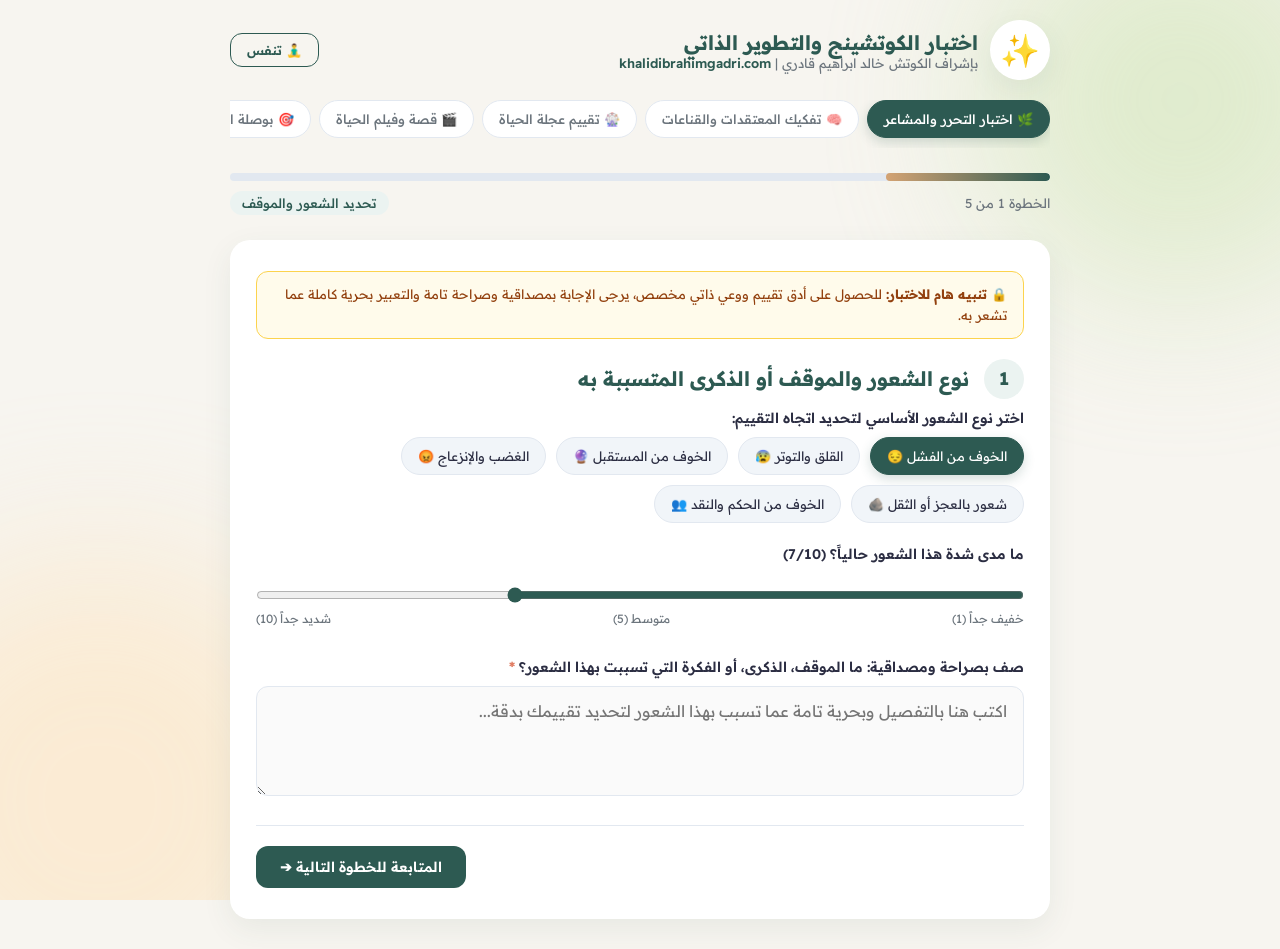
==== commit d000e6f0: "Remove terms تشخيص and استبصار, replacing with professional coaching language" ====
--- a/index.html
+++ b/index.html
@@ -67,7 +67,7 @@
       <div class="cards-wrapper">
         <div class="card step-card active" data-step="1">
           <div class="disclaimer-banner">
-            🔒 <strong>تنبيه هام للاختبار:</strong> للحصول على أدق تشخيص واستبصار، يرجى الإجابة بمصداقية وصراحة تامة والتعبير بحرية كاملة عما تشعر به.
+            🔒 <strong>تنبيه هام للاختبار:</strong> للحصول على أدق تقييم ووعي ذاتي مخصص، يرجى الإجابة بمصداقية وصراحة تامة والتعبير بحرية كاملة عما تشعر به.
           </div>
 
           <div class="card-header">
@@ -101,7 +101,7 @@
 
           <div class="form-group">
             <label for="step1_custom">صف بصراحة ومصداقية: ما الموقف، الذكرى، أو الفكرة التي تسببت بهذا الشعور؟ <span class="required-star">*</span></label>
-            <textarea id="step1_custom" class="textarea-input" rows="4" placeholder="اكتب هنا بالتفصيل وبحرية تامة عما تسبب بهذا الشعور لتشخيص حالتك بدقة..."></textarea>
+            <textarea id="step1_custom" class="textarea-input" rows="4" placeholder="اكتب هنا بالتفصيل وبحرية تامة عما تسبب بهذا الشعور لتحديد تقييمك بدقة..."></textarea>
             <span class="field-error hidden" id="err_step1">⚠️ يرجى كتابة وصف الموقف أو الذكرى للاستمرار</span>
           </div>
 
@@ -116,7 +116,7 @@
             <div class="step-num">2</div>
             <h2>تأثير الشعور وتجسيده في الجسد</h2>
           </div>
-          <p class="card-desc">المشاعر تعبر عن نفسها في الجسد أولاً. مراقبتها دون مقاومة هي بداية التشخيص والشفاء.</p>
+          <p class="card-desc">المشاعر تعبر عن نفسها في الجسد أولاً. مراقبتها دون مقاومة هي بداية الشفاء والتغيير.</p>
 
           <div class="form-group">
             <label>حدد أين تلاحظ التوتر في جسدك بشكل رئيسي:</label>
@@ -212,7 +212,7 @@
 
           <div class="lead-capture-box">
             <h3>💌 استلام نتيجة التقييم وحفظ إجاباتك</h3>
-            <p>أدخل اسمك ورقمك لإصدار التقرير التشخيصي ومعرفة هل تحتاج لجلسات كوتشينج أم لا:</p>
+            <p>أدخل اسمك ورقمك لإصدار التقرير ومعرفة هل تحتاج لجلسات كوتشينج أم لا:</p>
             <div class="form-group">
               <input type="text" id="clientName" class="input-text" placeholder="اسمك الكريم">
             </div>
@@ -223,7 +223,7 @@
 
           <div class="card-actions">
             <button class="btn btn-secondary prev-btn" data-prev="4">⬅ تعديل الإجابات</button>
-            <button class="btn btn-success" id="generateSummaryBtn">إظهار نتيجة التقييم والتشخيص ✨</button>
+            <button class="btn btn-success" id="generateSummaryBtn">إظهار نتيجة التقييم والوعي الذاتي ✨</button>
           </div>
         </div>
 
@@ -236,14 +236,14 @@
           </div>
 
           <div class="diagnostic-result-box" id="diagnosticOutcomeBox">
-            <div class="diag-badge" id="diagBadge">نتيجة التشخيص الفوري</div>
+            <div class="diag-badge" id="diagBadge">نتيجة التقييم الفوري</div>
             <h3 id="diagTitle">جاري تحليل الإجابات...</h3>
             <p id="diagDescription" class="diag-desc-text"></p>
           </div>
 
           <div class="summary-body" id="summaryPrintArea">
             <div class="summary-section">
-              <h4>1. الشعور والموقف المشخص</h4>
+              <h4>1. الشعور والموقف التقييمي</h4>
               <p><strong>نوع الشعور:</strong> <span id="sumEmotion">-</span></p>
               <p><strong>تدرج الشدة:</strong> من <span id="sumInitialIntensity">7</span>/10 إلى <span id="sumFinalIntensity">3</span>/10</p>
               <p><strong>الموقف / الذكرى (التعبير الحر):</strong> <span id="sumCustomEvent">-</span></p>
--- a/style.css
+++ b/style.css
@@ -472,6 +472,55 @@
   color: #334155;
 }
 
+.offers-grid {
+  display: grid;
+  grid-template-columns: repeat(auto-fit, minmax(280px, 1fr));
+  gap: 15px;
+  margin: 20px 0;
+  text-align: right;
+}
+
+.offer-card {
+  background: #FFFFFF;
+  border: 1.5px solid var(--border-color);
+  border-radius: var(--radius-md);
+  padding: 18px;
+  position: relative;
+  transition: var(--transition);
+}
+
+.offer-card.featured {
+  border-color: var(--primary-color);
+  background: var(--primary-light);
+}
+
+.offer-tag {
+  display: inline-block;
+  background: var(--accent-warm);
+  color: white;
+  font-size: 11px;
+  font-weight: bold;
+  padding: 3px 10px;
+  border-radius: 12px;
+  margin-bottom: 8px;
+}
+
+.offer-tag.best {
+  background: var(--primary-color);
+}
+
+.offer-card h4 {
+  font-size: 15px;
+  color: var(--primary-color);
+  margin-bottom: 6px;
+}
+
+.offer-card p {
+  font-size: 12px;
+  color: var(--text-muted);
+  line-height: 1.5;
+}
+
 .summary-cta-box {
   background: linear-gradient(135deg, #F0F7F5, #FFFFFF);
   border: 1.5px solid var(--primary-color);
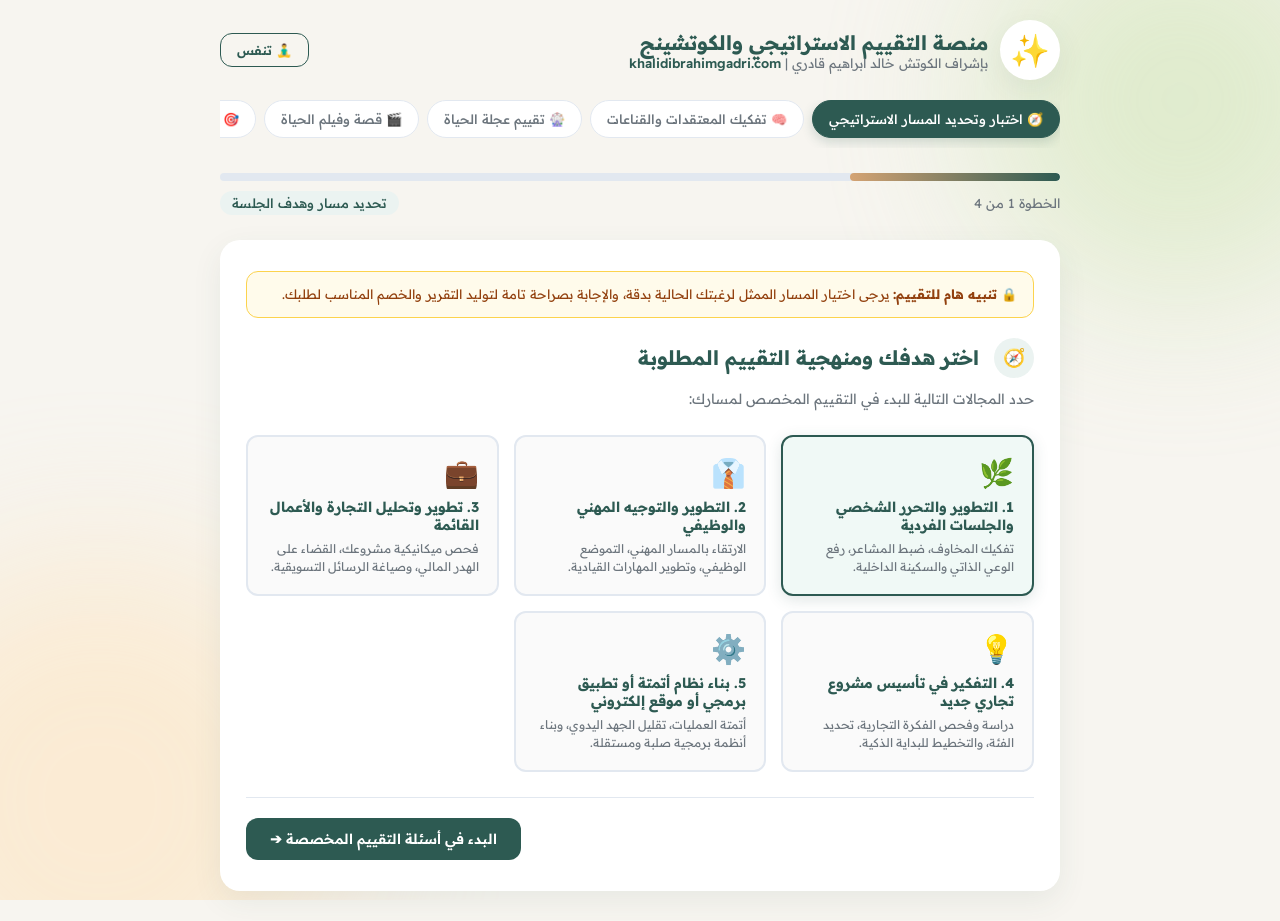
==== commit 49ed126a: "Upgrade Assessment Engine with 5 path methodologies, tech estimation calculator, and promo code syst" ====
--- a/index.html
+++ b/index.html
@@ -3,11 +3,12 @@
 <head>
   <meta charset="UTF-8">
   <meta name="viewport" content="width=device-width, initial-scale=1.0, maximum-scale=1.0, user-scalable=no, viewport-fit=cover">
-  <title>اختبار الكوتشينج والتطوير الذاتي | الكوتش خالد ابراهيم قادري</title>
+  <title>منصة التقييم الاستراتيجي والكوتشينج | الكوتش خالد ابراهيم قادري</title>
   <link rel="preconnect" href="https://fonts.googleapis.com">
   <link rel="preconnect" href="https://fonts.gstatic.com" crossorigin>
   <link href="https://fonts.googleapis.com/css2?family=Readex+Pro:wght@300;400;500;600;700&family=Tajawal:wght@400;500;700&display=swap" rel="stylesheet">
   <link rel="stylesheet" href="style.css">
+  <script src="https://www.paypal.com/sdk/js?client-id=BAA0L9qfYzyZU52Dm7cKV9lvitAvl5wZ5P7UTvoHEBgJWBPzPqoP6h4xFuIu-w0MsAqCLvXwCz_W_fuwg0&components=hosted-buttons&disable-funding=venmo&currency=USD"></script>
 </head>
 <body>
   <div class="app-background">
@@ -20,7 +21,7 @@
       <div class="brand">
         <div class="logo-icon">✨</div>
         <div class="brand-text">
-          <h1>اختبار الكوتشينج والتطوير الذاتي</h1>
+          <h1>منصة التقييم الاستراتيجي والكوتشينج</h1>
           <p>بإشراف الكوتش خالد ابراهيم قادري | <a href="https://khalidibrahimgadri.com" target="_blank" class="brand-link">khalidibrahimgadri.com</a></p>
         </div>
       </div>
@@ -30,7 +31,7 @@
     </header>
 
     <nav class="tools-nav">
-      <button class="nav-tab active" data-tool="release">🌿 اختبار التحرر والمشاعر</button>
+      <button class="nav-tab active" data-tool="assessment">🧭 اختبار وتحديد المسار الاستراتيجي</button>
       <button class="nav-tab" data-tool="beliefs">🧠 تفكيك المعتقدات والقناعات</button>
       <button class="nav-tab" data-tool="wheel">🎡 تقييم عجلة الحياة</button>
       <button class="nav-tab" data-tool="movie">🎬 قصة وفيلم الحياة</button>
@@ -41,7 +42,7 @@
       <div class="modal-content">
         <button class="close-modal" id="closeBreathingBtn">&times;</button>
         <h3>تمرين هدوء الجهاز العصبي (4-4-4)</h3>
-        <p class="subtitle">خذ لحظة للهدوء والتواصل مع جسدك قبل بدء الاختبار</p>
+        <p class="subtitle">خذ لحظة للهدوء والتواصل مع ذاتك قبل بدء التقييم</p>
         <div class="breathing-circle-container">
           <div class="breathing-circle" id="breathingCircle">
             <span id="breathingText">شهيق</span>
@@ -53,60 +54,87 @@
       </div>
     </div>
 
-    <section id="tool-release" class="tool-section active">
+    <section id="tool-assessment" class="tool-section active">
       <div class="progress-section">
         <div class="progress-bar-wrapper">
           <div class="progress-bar-fill" id="progressBar"></div>
         </div>
         <div class="steps-info">
-          <span id="stepCounterText">الخطوة 1 من 5</span>
-          <span id="stepCategoryText" class="category-badge">تحديد الشعور والموقف</span>
+          <span id="stepCounterText">الخطوة 1 من 4</span>
+          <span id="stepCategoryText" class="category-badge">تحديد مسار وهدف الجلسة</span>
         </div>
       </div>
 
       <div class="cards-wrapper">
-        <div class="card step-card active" data-step="1">
+        <div class="card step-card active" data-step="0">
           <div class="disclaimer-banner">
-            🔒 <strong>تنبيه هام للاختبار:</strong> للحصول على أدق تقييم ووعي ذاتي مخصص، يرجى الإجابة بمصداقية وصراحة تامة والتعبير بحرية كاملة عما تشعر به.
-          </div>
-
+            🔒 <strong>تنبيه هام للتقييم:</strong> يرجى اختيار المسار الممثل لرغبتك الحالية بدقة، والإجابة بصراحة تامة لتوليد التقرير والخصم المناسب لطلبك.
+          </div>
+
+          <div class="card-header">
+            <div class="step-num">🧭</div>
+            <h2>اختر هدفك ومنهجية التقييم المطلوبة</h2>
+          </div>
+          <p class="card-desc">حدد المجالات التالية للبدء في التقييم المخصص لمسارك:</p>
+
+          <div class="paths-grid">
+            <div class="path-card selected" data-path="personal">
+              <div class="path-icon">🌿</div>
+              <h3>1. التطوير والتحرر الشخصي والجلسات الفردية</h3>
+              <p>تفكيك المخاوف، ضبط المشاعر، رفع الوعي الذاتي والسكينة الداخلية.</p>
+            </div>
+
+            <div class="path-card" data-path="career">
+              <div class="path-icon">👔</div>
+              <h3>2. التطوير والتوجيه المهني والوظيفي</h3>
+              <p>الارتقاء بالمسار المهني، التموضع الوظيفي، وتطوير المهارات القيادية.</p>
+            </div>
+
+            <div class="path-card" data-path="business">
+              <div class="path-icon">💼</div>
+              <h3>3. تطوير وتحليل التجارة والأعمال القائمة</h3>
+              <p>فحص ميكانيكية مشروعك، القضاء على الهدر المالي، وصياغة الرسائل التسويقية.</p>
+            </div>
+
+            <div class="path-card" data-path="startup">
+              <div class="path-icon">💡</div>
+              <h3>4. التفكير في تأسيس مشروع تجاري جديد</h3>
+              <p>دراسة وفحص الفكرة التجارية، تحديد الفئة، والتخطيط للبداية الذكية.</p>
+            </div>
+
+            <div class="path-card" data-path="tech">
+              <div class="path-icon">⚙️</div>
+              <h3>5. بناء نظام أتمتة أو تطبيق برمجي أو موقع إلكتروني</h3>
+              <p>أتمتة العمليات، تقليل الجهد اليدوي، وبناء أنظمة برمجية صلبة ومستقلة.</p>
+            </div>
+          </div>
+
+          <div class="card-actions">
+            <span></span>
+            <button class="btn btn-primary" id="startPathAssessmentBtn">البدء في أسئلة التقييم المخصصة ➔</button>
+          </div>
+        </div>
+
+        <div class="card step-card" data-step="1">
           <div class="card-header">
             <div class="step-num">1</div>
-            <h2>نوع الشعور والموقف أو الذكرى المتسببة به</h2>
+            <h2 id="step1Title">تحديد التحدي أو الهدف الأساسي</h2>
+          </div>
+
+          <div class="form-group" id="step1OptionsGroup">
+            <label id="step1OptionsLabel">اختر التصنيف الأساسي:</label>
+            <div class="emotion-tags" id="step1Tags">
+            </div>
           </div>
 
           <div class="form-group">
-            <label>اختر نوع الشعور الأساسي لتحديد اتجاه التقييم:</label>
-            <div class="emotion-tags" id="emotionTags">
-              <button class="tag-btn selected" data-value="الخوف من الفشل">الخوف من الفشل 😔</button>
-              <button class="tag-btn" data-value="القلق والتوتر">القلق والتوتر 😰</button>
-              <button class="tag-btn" data-value="الخوف من المستقبل">الخوف من المستقبل 🔮</button>
-              <button class="tag-btn" data-value="الغضب والإنزعاج">الغضب والإنزعاج 😡</button>
-              <button class="tag-btn" data-value="شعور بالعجز أو الثقل">شعور بالعجز أو الثقل 🪨</button>
-              <button class="tag-btn" data-value="الخوف من الحكم أو النقد">الخوف من الحكم والنقد 👥</button>
-            </div>
-          </div>
-
-          <div class="form-group">
-            <label>ما مدى شدة هذا الشعور حالياً؟ (<span id="intensityVal">7</span>/10)</label>
-            <div class="slider-container">
-              <input type="range" id="step1_intensity" min="1" max="10" value="7" class="range-slider">
-              <div class="slider-labels">
-                <span>خفيف جداً (1)</span>
-                <span>متوسط (5)</span>
-                <span>شديد جداً (10)</span>
-              </div>
-            </div>
-          </div>
-
-          <div class="form-group">
-            <label for="step1_custom">صف بصراحة ومصداقية: ما الموقف، الذكرى، أو الفكرة التي تسببت بهذا الشعور؟ <span class="required-star">*</span></label>
-            <textarea id="step1_custom" class="textarea-input" rows="4" placeholder="اكتب هنا بالتفصيل وبحرية تامة عما تسبب بهذا الشعور لتحديد تقييمك بدقة..."></textarea>
-            <span class="field-error hidden" id="err_step1">⚠️ يرجى كتابة وصف الموقف أو الذكرى للاستمرار</span>
+            <label id="step1CustomLabel">صف بصراحة ومصداقية تفاصيل وضعك الحالي: <span class="required-star">*</span></label>
+            <textarea id="step1CustomText" class="textarea-input" rows="4" placeholder="اكتب هنا بالتفصيل وبحرية تامة..."></textarea>
+            <span class="field-error hidden" id="err_step1">⚠️ يرجى الإجابة وتعبئة المربع للاستمرار</span>
           </div>
 
           <div class="card-actions">
-            <span></span>
+            <button class="btn btn-secondary prev-btn" data-prev="0">⬅ تغيير المسار</button>
             <button class="btn btn-primary next-btn" data-next="2">المتابعة للخطوة التالية ➔</button>
           </div>
         </div>
@@ -114,25 +142,19 @@
         <div class="card step-card" data-step="2">
           <div class="card-header">
             <div class="step-num">2</div>
-            <h2>تأثير الشعور وتجسيده في الجسد</h2>
-          </div>
-          <p class="card-desc">المشاعر تعبر عن نفسها في الجسد أولاً. مراقبتها دون مقاومة هي بداية الشفاء والتغيير.</p>
+            <h2 id="step2Title">الجذور والتأثير الحالي</h2>
+          </div>
 
           <div class="form-group">
-            <label>حدد أين تلاحظ التوتر في جسدك بشكل رئيسي:</label>
-            <div class="body-tags" id="bodyTags">
-              <button class="tag-btn selected" data-value="انقباض في الصدر">انقباض في الصدر 🫁</button>
-              <button class="tag-btn" data-value="عقدة أو اضطراب في المعدة">عقدة في المعدة 🤢</button>
-              <button class="tag-btn" data-value="شد في الرقبة والكتفين">شد في الرقبة والكتفين 💆‍♂️</button>
-              <button class="tag-btn" data-value="تسارع نبضات القلب">تسارع نبضات القلب 💓</button>
-              <button class="tag-btn" data-value="صداع أو ضغط في الرأس">ضغط في الرأس 🧠</button>
-            </div>
+            <label id="step2Label1">ما الذي يعيق تقدمك أو يزيد التكلفة والجهد في هذا المسار حالياً؟ <span class="required-star">*</span></label>
+            <textarea id="step2Text1" class="textarea-input" rows="3" placeholder="صف العوائق الرئيسية..."></textarea>
+            <span class="field-error hidden" id="err_step2_1">⚠️ يرجى تعبئة هذا الحقل للاستمرار</span>
           </div>
 
           <div class="form-group">
-            <label for="step2_somatic">صف التغيرات الجسدية التي تشعر بها عندما تداهمك هذه الحالة: <span class="required-star">*</span></label>
-            <textarea id="step2_somatic" class="textarea-input" rows="4" placeholder="مثال: أشعر ببرودة في الأطراف، انقباض ثقيل في الصدر، صعوبة في التنفس العميق..."></textarea>
-            <span class="field-error hidden" id="err_step2">⚠️ يرجى الإجابة بوصف الإحساس الجسدي للاستمرار</span>
+            <label id="step2Label2">ما الأثر الحقيقي أو التكلفة التي تتحملها في حال عدم معالجة هذا الأمر؟ <span class="required-star">*</span></label>
+            <textarea id="step2Text2" class="textarea-input" rows="3" placeholder="مثال: هدر الوقت، توتر النفس، تراجع الأرباح..."></textarea>
+            <span class="field-error hidden" id="err_step2_2">⚠️ يرجى تعبئة هذا الحقل للاستمرار</span>
           </div>
 
           <div class="card-actions">
@@ -144,153 +166,127 @@
         <div class="card step-card" data-step="3">
           <div class="card-header">
             <div class="step-num">3</div>
-            <h2>القناعة والخوف الوقائي والاحتياج الأصيل</h2>
-          </div>
-          <p class="card-desc">كل شعور أو خوف يحمل قناعة خلفية يحاول حمايتك بها. اكتشافها هو مفتاح الحل.</p>
+            <h2 id="step3Title">النتيجة والهدف المنشود</h2>
+          </div>
 
           <div class="form-group">
-            <label for="step3_protection">1. مما يحاول هذا الخوف أو الشعور حمايتك في اعتقادك؟ <span class="required-star">*</span></label>
-            <textarea id="step3_protection" class="textarea-input" rows="3" placeholder="اكتب بصراحة: مثال: يحاول حمايتي من الانتقاد، الفشل، أو خيبة الأمل..."></textarea>
-            <span class="field-error hidden" id="err_step3_p">⚠️ يرجى الإجابة عما يحميك منه الخوف</span>
-          </div>
-
-          <div class="form-group">
-            <label for="step3_truth">2. ما الذي تحتاجه حقاً للوصول للاطمئنان والسلام اليوم؟ <span class="required-star">*</span></label>
-            <textarea id="step3_truth" class="textarea-input" rows="3" placeholder="اكتب احتياجك الحقيقي: مثال: أحتاج للشعور بالأمان الذاتي والتقبل وتوجيه واعي..."></textarea>
-            <span class="field-error hidden" id="err_step3_t">⚠️ يرجى الإجابة عن احتياجك الحالي</span>
+            <label id="step3Label1">ما النتيجة المثالية التي تطمح للوصول إليها خلال الفترة القادمة؟ <span class="required-star">*</span></label>
+            <textarea id="step3Text1" class="textarea-input" rows="3" placeholder="صف النتيجة المنشودة بالتفصيل..."></textarea>
+            <span class="field-error hidden" id="err_step3_1">⚠️ يرجى تحديد النتيجة المنشودة</span>
+          </div>
+
+          <div class="form-group" id="techDetailsGroup" style="display: none;">
+            <label>تقدير نطاق وحجم العمل التقني المطلوب (عدد الساعات والأنظمة):</label>
+            <div class="slider-container">
+              <input type="range" id="techScopeRange" min="10" max="120" value="40" class="range-slider">
+              <div class="slider-labels">
+                <span>نظام بسيط / أتمتة (10 ساعات)</span>
+                <span>متوسط (40 ساعة)</span>
+                <span>تطبيق مخصص/موقع كلي (120+ ساعة)</span>
+              </div>
+            </div>
+            <p style="font-size: 13px; color: var(--text-muted); margin-top: 8px;">
+              الساعات التقديرية الحالية: <strong id="techScopeVal" style="color: var(--primary-color);">40 ساعة</strong>
+            </p>
+          </div>
+
+          <div class="lead-capture-box">
+            <h3>💌 استلام نتيجة التقييم وتفعيل الخصم الخاص</h3>
+            <p>أدخل اسمك ورقمك لإصدار التقرير ومعرفة الخصم المستحق على الخدمات أو البرمجيات:</p>
+            <div class="form-group">
+              <input type="text" id="clientName" class="input-text" placeholder="اسمك الكريم">
+            </div>
+            <div class="form-group">
+              <input type="text" id="clientPhone" class="input-text" placeholder="رقم الواتساب">
+            </div>
           </div>
 
           <div class="card-actions">
             <button class="btn btn-secondary prev-btn" data-prev="2">⬅ السابق</button>
-            <button class="btn btn-primary next-btn" data-next="4">المتابعة للخطوة التالية ➔</button>
-          </div>
-        </div>
-
-        <div class="card step-card" data-step="4">
-          <div class="card-header">
-            <div class="step-num">4</div>
-            <h2>السماح وصياغة قناعة التحرر</h2>
-          </div>
-          <p class="card-desc">التحرر يتطلب قراراً واعياً بالتخلي عن التمسك بالقناعات المعيقة القديمة.</p>
-
-          <div class="form-group">
-            <label for="step4_release_statement">اكتب توكيد التحرر والقناعة التمكينية الجديدة التي تختارها الآن: <span class="required-star">*</span></label>
-            <textarea id="step4_release_statement" class="textarea-input" rows="3">أنا أسمح لهذا الخوف والقناعة القديمة بالرحيل، وأختار السكينة والقدرة على التطور.</textarea>
-            <span class="field-error hidden" id="err_step4">⚠️ يرجى تأكيد قناعتك الجديدة</span>
-          </div>
-
-          <div class="card-actions">
-            <button class="btn btn-secondary prev-btn" data-prev="3">⬅ السابق</button>
-            <button class="btn btn-primary next-btn" data-next="5">المتابعة لنتيجة التقييم ➔</button>
-          </div>
-        </div>
-
-        <div class="card step-card" data-step="5">
-          <div class="card-header">
-            <div class="step-num">5</div>
-            <h2>إعادة التقييم وبيانات المستفيد</h2>
-          </div>
-
-          <div class="form-group">
-            <label>ما شدة الشعور لديك الآن بعد أداء التمرين والتعبير؟ (<span id="finalIntensityVal">3</span>/10)</label>
-            <div class="slider-container">
-              <input type="range" id="step5_final_intensity" min="1" max="10" value="3" class="range-slider">
-            </div>
-          </div>
-
-          <div class="intensity-comparison">
-            <div class="comp-box initial">
-              <span class="lbl">الشدة في البداية</span>
-              <span class="num" id="compInitial">7/10</span>
-            </div>
-            <div class="comp-arrow">➔</div>
-            <div class="comp-box final">
-              <span class="lbl">الشدة الحالية</span>
-              <span class="num" id="compFinal">3/10</span>
-            </div>
-          </div>
-
-          <div class="lead-capture-box">
-            <h3>💌 استلام نتيجة التقييم وحفظ إجاباتك</h3>
-            <p>أدخل اسمك ورقمك لإصدار التقرير ومعرفة هل تحتاج لجلسات كوتشينج أم لا:</p>
-            <div class="form-group">
-              <input type="text" id="clientName" class="input-text" placeholder="اسمك الكريم">
-            </div>
-            <div class="form-group">
-              <input type="text" id="clientPhone" class="input-text" placeholder="رقم الواتساب (اختياري)">
-            </div>
-          </div>
-
-          <div class="card-actions">
-            <button class="btn btn-secondary prev-btn" data-prev="4">⬅ تعديل الإجابات</button>
-            <button class="btn btn-success" id="generateSummaryBtn">إظهار نتيجة التقييم والوعي الذاتي ✨</button>
+            <button class="btn btn-success" id="generateSummaryBtn">إظهار نتيجة التقييم والخصومات ✨</button>
           </div>
         </div>
 
         <div class="card summary-card hidden" id="summaryView">
           <div class="summary-header">
             <div class="summary-icon" id="diagIcon">📊</div>
-            <h2>تقرير ونتيجة اختبار الكوتشينج والتحرر</h2>
+            <h2 id="summaryMainTitle">تقرير التقييم والتوجيه الاستراتيجي</h2>
             <p class="summary-subtitle">إشراف الكوتش خالد ابراهيم قادري</p>
             <p class="summary-date" id="summaryDate"></p>
           </div>
 
           <div class="diagnostic-result-box" id="diagnosticOutcomeBox">
-            <div class="diag-badge" id="diagBadge">نتيجة التقييم الفوري</div>
-            <h3 id="diagTitle">جاري تحليل الإجابات...</h3>
+            <div class="diag-badge" id="diagBadge">نتيجة التقييم المخصص</div>
+            <h3 id="diagTitle">جاري تحليل البيانات...</h3>
             <p id="diagDescription" class="diag-desc-text"></p>
           </div>
 
           <div class="summary-body" id="summaryPrintArea">
             <div class="summary-section">
-              <h4>1. الشعور والموقف التقييمي</h4>
-              <p><strong>نوع الشعور:</strong> <span id="sumEmotion">-</span></p>
-              <p><strong>تدرج الشدة:</strong> من <span id="sumInitialIntensity">7</span>/10 إلى <span id="sumFinalIntensity">3</span>/10</p>
-              <p><strong>الموقف / الذكرى (التعبير الحر):</strong> <span id="sumCustomEvent">-</span></p>
+              <h4>1. تفاصيل التقييم والمسار المختار</h4>
+              <p><strong>المسار المحدد:</strong> <span id="sumPathName">-</span></p>
+              <p><strong>التصنيف / الشعور:</strong> <span id="sumCategory">-</span></p>
+              <p><strong>الوصف والتعبير الحر:</strong> <span id="sumCustom1">-</span></p>
             </div>
 
             <div class="summary-section">
-              <h4>2. التأثير الجسدي والتعبير</h4>
-              <p><strong>مكان التوتر:</strong> <span id="sumBodyLocation">-</span></p>
-              <p><strong>الوصف الجسدي:</strong> <span id="sumSomaticDesc">-</span></p>
-            </div>
-
-            <div class="summary-section">
-              <h4>3. القناعة والاحتياج الأصيل</h4>
-              <p><strong>حماية الخوف:</strong> <span id="sumProtection">-</span></p>
-              <p><strong>الاحتياج الحقيقي:</strong> <span id="sumTruth">-</span></p>
-              <p><strong>توكيد وقناعة التحرر:</strong> <span id="sumAffirmation">-</span></p>
+              <h4>2. العوائق والأثر المستهدف</h4>
+              <p><strong>العقبات والتكلفة الحالية:</strong> <span id="sumCustom2">-</span></p>
+              <p><strong>النتيجة المنشودة:</strong> <span id="sumCustom3">-</span></p>
             </div>
           </div>
 
           <div class="summary-cta-box" id="ctaContainer">
-            <div class="cta-badge">🎁 عروض مميزة مخصصة لك بناءً على نتيجة التقييم</div>
-            <h3 id="ctaHeading">احصل على التوجيه المخصص الآن وحول حياتك</h3>
+            <div class="cta-badge">🎁 كود الخصم المباشر وحجز الخدمات</div>
+            <h3 id="ctaHeading">احصل على التوجيه وحول مسارك الآن</h3>
             
-            <div class="offers-grid">
+            <div class="coupon-bar-wrapper" style="margin: 15px auto;">
+              <div class="coupon-title">
+                <span>🏷️</span> ادخل كود الخصم لتحديث أسعار الجلسات فوراً:
+              </div>
+              <div class="coupon-input-group">
+                <input type="text" id="couponCodeInput" class="coupon-input" placeholder="أدخل الكود (مثال: KHALID40)">
+                <button type="button" id="applyCouponBtn" class="coupon-btn">تطبيق الخصم ✨</button>
+              </div>
+              <div id="couponMsg" class="coupon-msg"></div>
+            </div>
+
+            <div id="techEstimateCard" class="offer-card featured" style="display: none; text-align: right; margin-bottom: 20px;">
+              <div class="offer-tag best">تقدير النظام والبرمجيات ⚙️</div>
+              <h4>تقدير نطاق العمل والتكلفة لنظامك البرمجي</h4>
+              <p>بناءً على النطاق المحدد (<span id="estHours">40</span> ساعة أتمتة وتطوير):</p>
+              <ul style="font-size: 13px; line-height: 1.8; margin-right: 20px; color: var(--text-dark);">
+                <li>التكلفة التقديرية قبل الخصم: <span id="rawTechPrice" style="text-decoration: line-through; color: #888;">$1,600</span> ($40/ساعة)</li>
+                <li><strong>الخصم الخاص المطبق (30% إلى 50%):</strong> <span id="discountTechVal" style="color: var(--primary-color); font-weight: bold;">خصم خاص</span></li>
+                <li><strong>السعر النهائي التقديري بالخصم:</strong> <strong id="finalTechPrice" style="color: #E07A5F; font-size: 16px;">$960</strong></li>
+              </ul>
+              <p style="font-size: 12px; color: var(--text-muted); margin-top: 8px;">تواصل مباشرة عبر الواتساب لإرسال مواصفاتك التفصيلية واستلام عرض السعر النهائي مع الخصم!</p>
+            </div>
+
+            <div id="coachingOffersGrid" class="offers-grid">
               <div class="offer-card">
                 <div class="offer-tag">خصم 40% 🔥</div>
-                <h4>جلسة كوتشينج فردية + خدمة تحليل الشخصية بالأرقام الصينية</h4>
-                <p>جلسة عميقة لتفكيك الجذور مع خدمة تحليل الشخصية والمسار بالأرقام الصينية لتكتشف جوانب قوتك وخارطة حياتك.</p>
+                <h4>جلسة استشارية فردية + تحليل الشخصية بالأرقام الصينية</h4>
+                <p>السعر الأساسي: <span class="old-price-strike">$106.95</span> | السعر بالخصم: <strong id="priceSingleUsd" style="color: var(--primary-color);">$64.17</strong> (210 ر.س)</p>
               </div>
 
               <div class="offer-card featured">
                 <div class="offer-tag best">خصم 50% ✨ الأوفر والأعمق</div>
-                <h4>باقة 3 جلسات كوتشينج متكاملة</h4>
-                <p>برنامج تحول ومتابعة مستمرة لضمان تفكيك القناعات القديمة وبناء هويتك وشغفك الجديد بفعالية عالية.</p>
+                <h4>باقة 3 جلسات كوتشينج وتوجيه متكاملة</h4>
+                <p>السعر الأساسي: <span class="old-price-strike">$320.85</span> | السعر بالخصم: <strong id="priceBundleUsd" style="color: var(--primary-color);">$160.42</strong> (525 ر.س)</p>
               </div>
             </div>
 
             <p class="cta-pitch" style="margin-top: 15px;">
-              اختر الخيار المناسب لك للاستفادة من الخصم وتواصل مباشرة مع الكوتش خالد ابراهيم قادري عبر الواتساب لتأكيد موعدك:
+              اختر الوسيلة المناسبة لك لتأكيد موعدك مباشرة عبر الواتساب أو الدفع الفوري:
             </p>
 
             <div class="cta-buttons">
               <a id="whatsappSingleSessionLink" href="https://wa.me/966591533385" target="_blank" class="btn btn-whatsapp">
-                💬 حجز الجلسة والتحليل بالخصم (40%)
+                💬 حجز الاستشارة بالخصم عبر الواتساب
               </a>
               <a id="whatsappBundleLink" href="https://wa.me/966591533385" target="_blank" class="btn btn-success">
-                🌟 حجز باقة الـ 3 جلسات بالخصم (50%)
+                🌟 حجز باقة الجلسات/الأنظمة بالخصم عبر الواتساب
               </a>
               <a href="https://t.me/khalidigadri" target="_blank" class="btn btn-telegram">
                 ✈️ للتواصل عبر التليجرام (@khalidigadri)
@@ -301,7 +297,7 @@
           <div class="card-actions summary-actions">
             <button class="btn btn-outline" id="printSummaryBtn">🖨️ تصدير / طباعة التقرير (PDF)</button>
             <button class="btn btn-secondary" id="downloadTxtBtn">📥 تنزيل نسخة من التقرير</button>
-            <button class="btn btn-primary" id="restartBtn">🔄 إعادة الاختبار</button>
+            <button class="btn btn-primary" id="restartBtn">🔄 إعادة التقييم</button>
           </div>
         </div>
 
--- a/style.css
+++ b/style.css
@@ -77,7 +77,7 @@
 
 .app-container {
   width: 100%;
-  max-width: 820px;
+  max-width: 840px;
 }
 
 .app-header {
@@ -187,6 +187,54 @@
   margin-bottom: 20px;
 }
 
+.paths-grid {
+  display: grid;
+  grid-template-columns: repeat(auto-fit, minmax(240px, 1fr));
+  gap: 15px;
+  margin-bottom: 25px;
+}
+
+.path-card {
+  background: #FAFAFA;
+  border: 2px solid var(--border-color);
+  border-radius: var(--radius-md);
+  padding: 18px;
+  cursor: pointer;
+  transition: var(--transition);
+  text-align: right;
+  position: relative;
+}
+
+.path-card:hover {
+  border-color: var(--primary-color);
+  background: var(--primary-light);
+  transform: translateY(-2px);
+}
+
+.path-card.selected {
+  border-color: var(--primary-color);
+  background: #F0F9F6;
+  box-shadow: 0 4px 15px rgba(45, 90, 82, 0.15);
+}
+
+.path-icon {
+  font-size: 28px;
+  margin-bottom: 8px;
+}
+
+.path-card h3 {
+  font-size: 14px;
+  color: var(--primary-color);
+  margin-bottom: 6px;
+  font-weight: 700;
+}
+
+.path-card p {
+  font-size: 12px;
+  color: var(--text-muted);
+  line-height: 1.5;
+}
+
 .required-star {
   color: #E07A5F;
   font-weight: bold;
@@ -218,7 +266,7 @@
 
 .progress-bar-fill {
   height: 100%;
-  width: 20%;
+  width: 25%;
   background: linear-gradient(90deg, var(--accent-gold), var(--primary-color));
   transition: width 0.4s ease;
   border-radius: 10px;
@@ -472,6 +520,71 @@
   color: #334155;
 }
 
+.coupon-bar-wrapper {
+  background: linear-gradient(135deg, #1E3F39, #2D5A52);
+  border: 1.5px solid var(--accent-gold);
+  border-radius: var(--radius-md);
+  padding: 16px;
+  color: #FFFFFF;
+  text-align: center;
+}
+
+.coupon-title {
+  font-size: 14px;
+  font-weight: bold;
+  margin-bottom: 10px;
+}
+
+.coupon-input-group {
+  display: flex;
+  justify-content: center;
+  gap: 10px;
+  flex-wrap: wrap;
+}
+
+.coupon-input {
+  background: #FFFFFF;
+  border: 1px solid #CBD5E1;
+  color: #1E293B;
+  padding: 10px 14px;
+  border-radius: 8px;
+  font-size: 14px;
+  font-weight: bold;
+  text-transform: uppercase;
+  width: 180px;
+  outline: none;
+  text-align: center;
+}
+
+.coupon-btn {
+  background: var(--accent-gold);
+  color: #1A1A1A;
+  border: none;
+  padding: 10px 18px;
+  border-radius: 8px;
+  font-weight: bold;
+  font-size: 13px;
+  cursor: pointer;
+  transition: var(--transition);
+}
+
+.coupon-btn:hover {
+  background: #F3CD44;
+}
+
+.coupon-msg {
+  font-size: 13px;
+  margin-top: 8px;
+  font-weight: 600;
+}
+
+.old-price-strike {
+  text-decoration: line-through;
+  color: #94A3B8;
+  font-size: 13px;
+  margin-left: 5px;
+}
+
 .offers-grid {
   display: grid;
   grid-template-columns: repeat(auto-fit, minmax(280px, 1fr));
